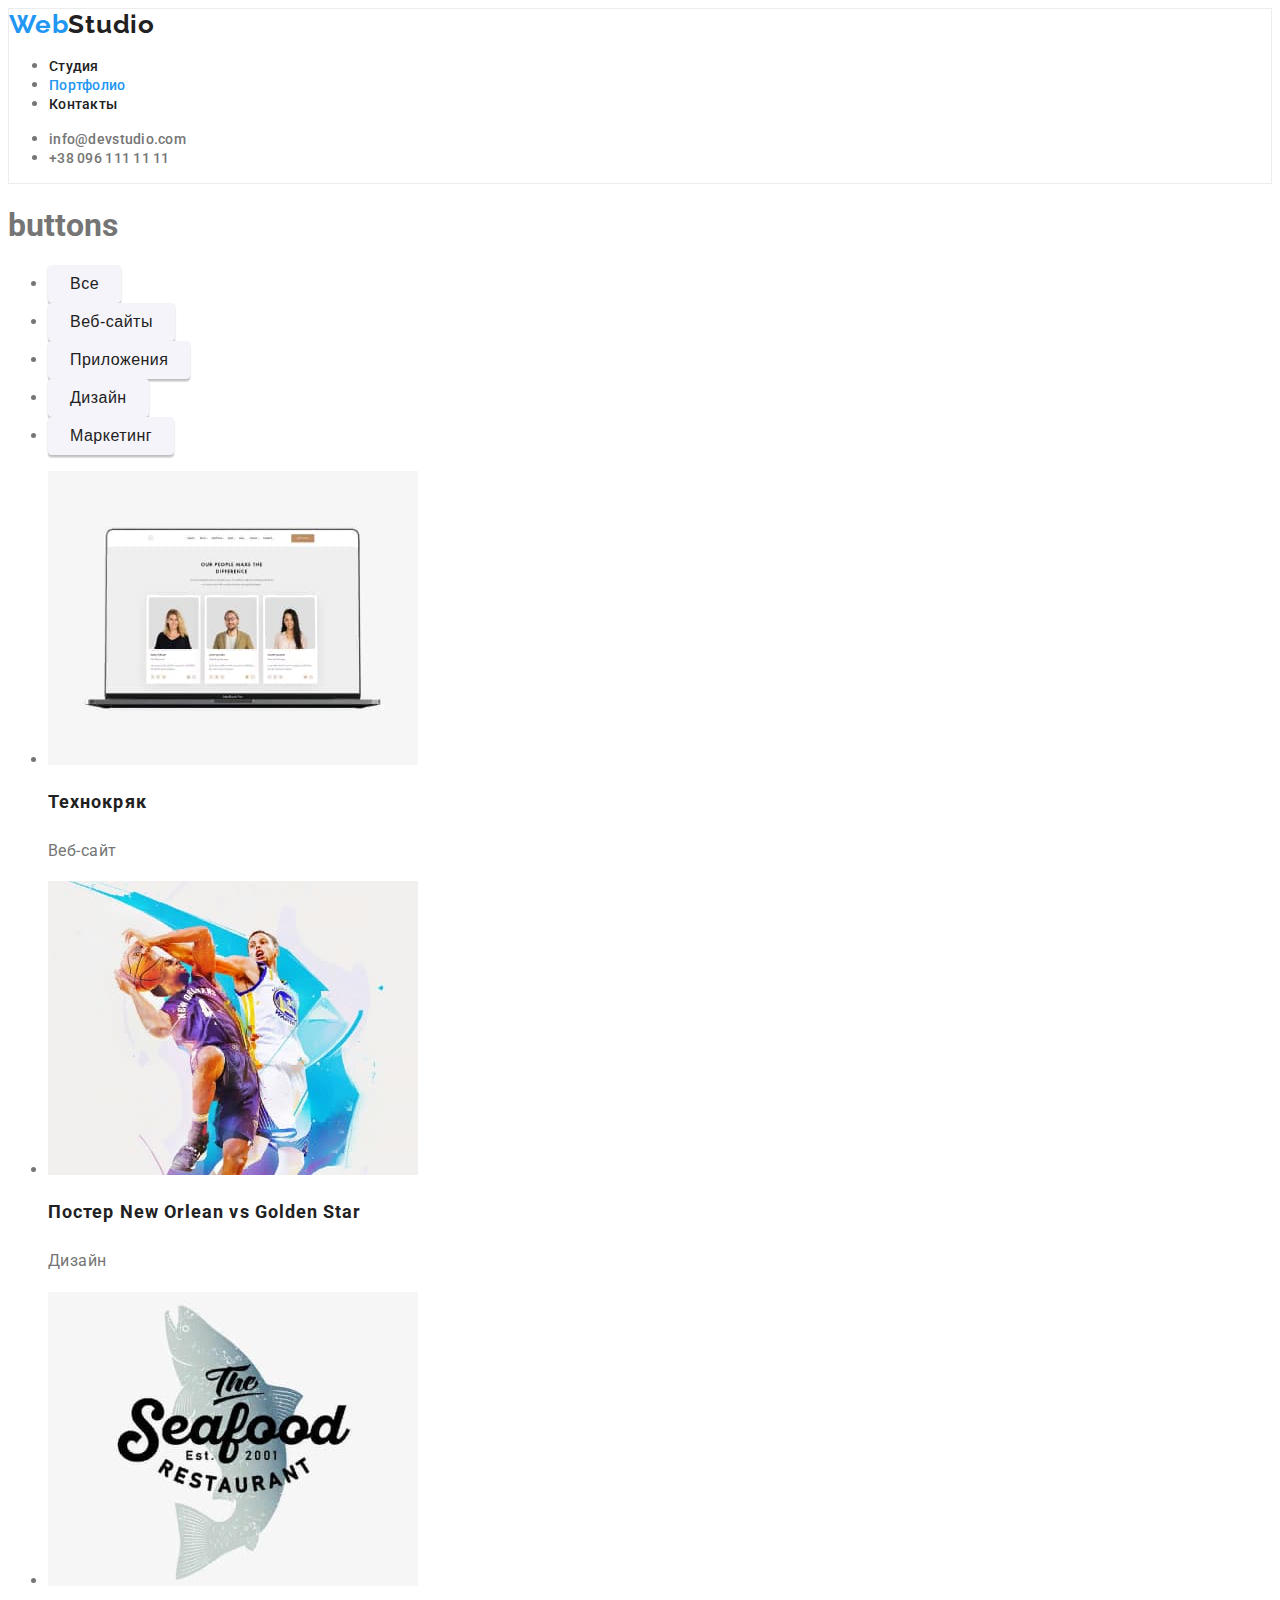
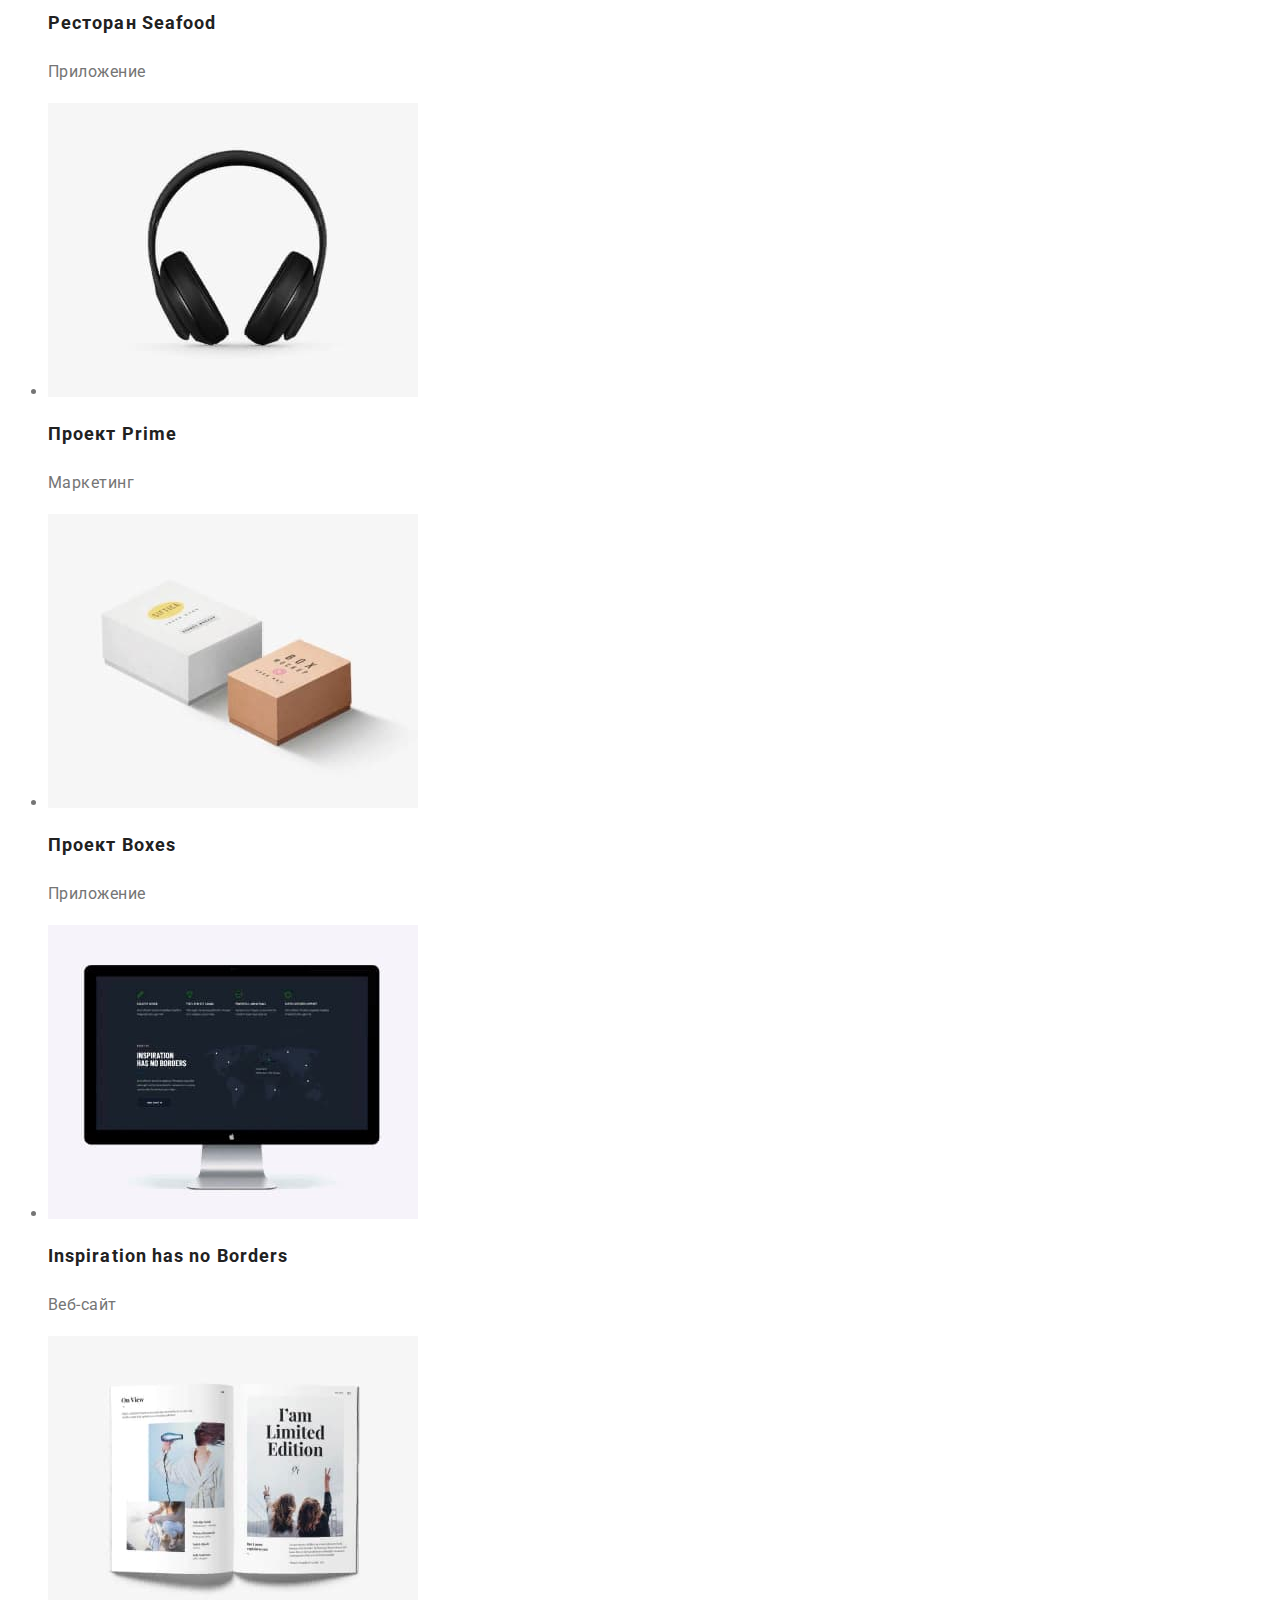
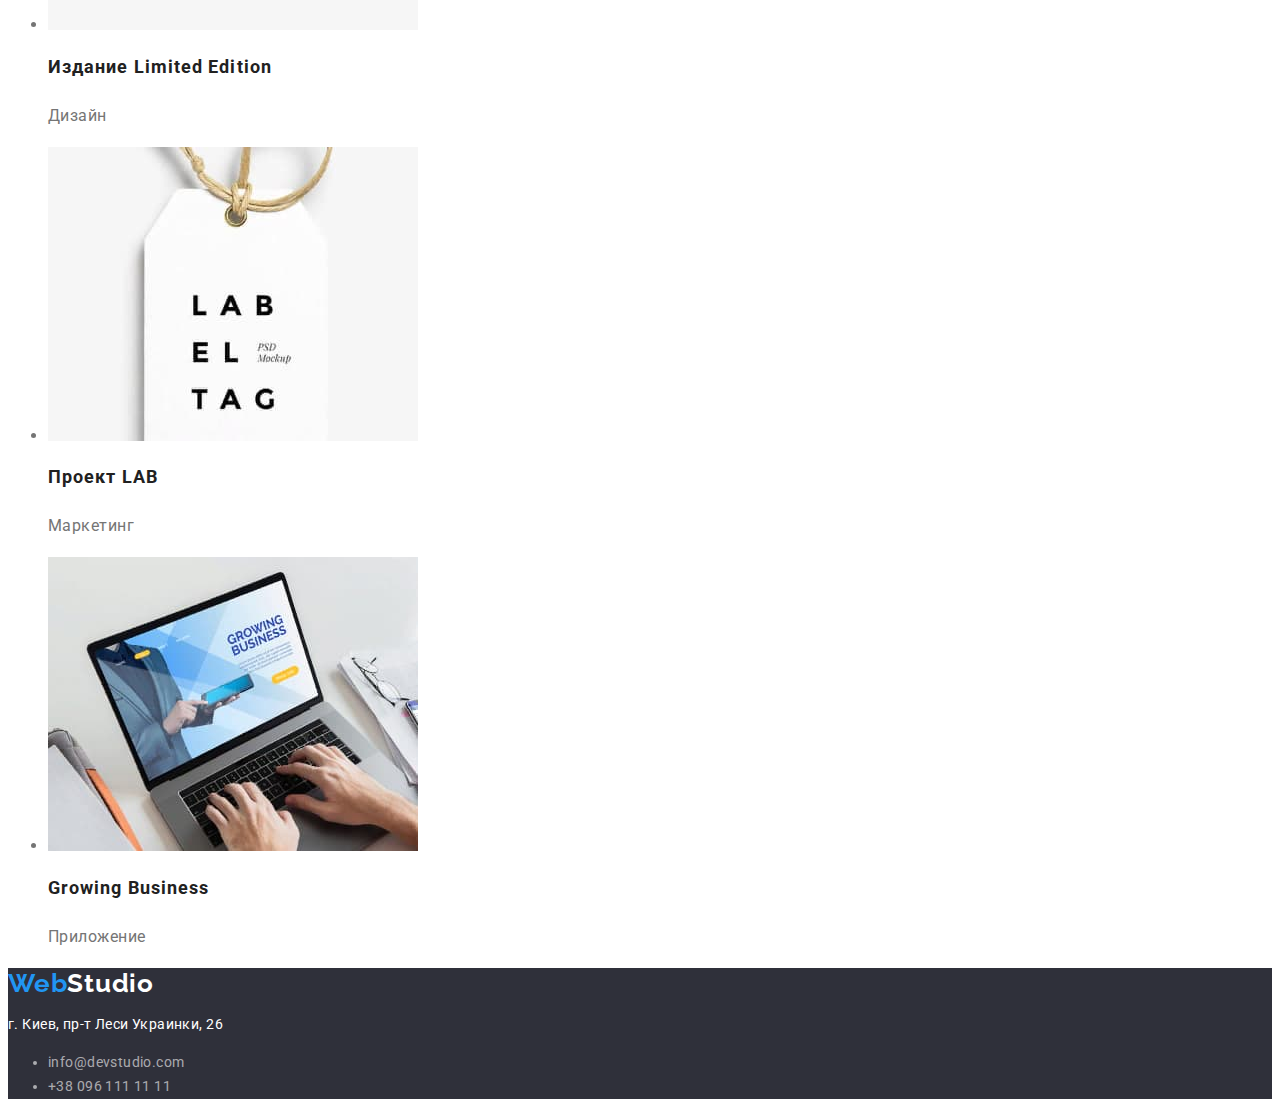
==== portfolio.html @ db03715d "1" ====
<!DOCTYPE html>
<html lang="ru">
  <head>
    <meta charset="UTF-8" />
    <meta http-equiv="X-UA-Compatible" content="IE=edge" />
    <meta name="viewport" content="width=device-width, initial-scale=1.0" />
    <title>Портфолио</title>
    <link rel="preconnect" href="https://fonts.googleapis.com" />
    <link rel="preconnect" href="https://fonts.gstatic.com" crossorigin />
    <link
      href="https://fonts.googleapis.com/css2?family=Raleway:wght@700&family=Roboto:wght@400;500;700;900&display=swap"
      rel="stylesheet"
    />
    <link
      rel="stylesheet"
      href="https://cdnjs.cloudflare.com/ajax/libs/modern-normalize/1.1.0/modern-normalize.min.css"
      integrity="sha512-wpPYUAdjBVSE4KJnH1VR1HeZfpl1ub8YT/NKx4PuQ5NmX2tKuGu6U/JRp5y+Y8XG2tV+wKQpNHVUX03MfMFn9Q=="
      crossorigin="anonymous"
      referrerpolicy="no-referrer"
    />
    <link rel="stylesheet" href="css/styles.css" />
  </head>
  <body>
    <!--✌️Шапка Страницы🤞-->
    <header class="main-header">
      <nav class="main-nav">
        <a href="" class="logo"><span>Web</span>Studio</a>
        <ul class="nav-list">
          <li class="nav-item">
            <a href="./index.html" class="nav-link">Студия</a>
          </li>
          <li class="nav-item">
            <a href="./portfolio.html" class="nav-link"
              ><span>Портфолио</span></a
            >
          </li>
          <li class="nav-item"><a href="" class="nav-link">Контакты</a></li>
        </ul>
      </nav>
      <ul class="nav-list">
        <li class="nav-contacts">
          <a href="mailto:info@devstudio.com" class="contacts"
            >info@devstudio.com</a
          >
        </li>
        <li class="nav-contacts">
          <a href="tell:+380961111111" class="contacts">+38 096 111 11 11</a>
        </li>
      </ul>
    </header>
    <main>
      <!--✌️Кнопки Страницы🤞-->
      <section class="buttons-products">
        <h1 class="is hidden">buttons</h1>
        <ul class="button-list">
          <li class="button-item">
            <button type="button" class="buttons">Все</button>
          </li>
          <li class="button-item">
            <button type="button" class="buttons">Веб-сайты</button>
          </li>
          <li class="button-item">
            <button type="button" class="buttons">Приложения</button>
          </li>
          <li class="button-item">
            <button type="button" class="buttons">Дизайн</button>
          </li>
          <li class="button-item">
            <button type="button" class="buttons">Маркетинг</button>
          </li>
        </ul>
        <!--✌️ПЕРЕЧЕНЬ продукта Страницы🤞-->
        <ul class="product-list">
          <li class="product-item">
            <img src="./images/img/noutbuk.jpg" alt="noutbuk" width="370" />
            <h2 class="product-name">Технокряк</h2>
            <p class="product-link">Веб-сайт</p>
          </li>
          <li class="product-item">
            <img src="./images/img/basketbol.jpg" alt="basketbol" width="370" />
            <h2 class="product-name">Постер New Orlean vs Golden Star</h2>
            <p class="product-link">Дизайн</p>
          </li>
          <li class="product-item">
            <img src="./images/img/restoran.jpg" alt="restoran" width="370" />
            <h2 class="product-name">Ресторан Seafood</h2>
            <p class="product-link">Приложение</p>
          </li>
          <li class="product-item">
            <img src="./images/img/naushniki.jpg" alt="naushniki" width="370" />
            <h2 class="product-name">Проект Prime</h2>
            <p class="product-link">Маркетинг</p>
          </li>
          <li class="product-item">
            <img src="./images/img/korobki.jpg" alt="korobki" width="370" />
            <h2 class="product-name">Проект Boxes</h2>
            <p class="product-link">Приложение</p>
          </li>
          <li class="product-item">
            <img src="./images/img/monitor.jpg" alt="monitor" width="370" />
            <h2 class="product-name">Inspiration has no Borders</h2>
            <p class="product-link">Веб-сайт</p>
          </li>
          <li class="product-item">
            <img src="./images/img/gazeta.jpg" alt="gazeta" width="370" />
            <h2 class="product-name">Издание Limited Edition</h2>
            <p class="product-link">Дизайн</p>
          </li>
          <li class="product-item">
            <img src="./images/img/birka.jpg" alt="birka" width="370" />
            <h2 class="product-name">Проект LAB</h2>
            <p class="product-link">Маркетинг</p>
          </li>
          <li class="product-item">
            <img
              src="./images/img/noutbukruki.jpg"
              alt="noutbukruki"
              width="370"
            />
            <h2 class="product-name">Growing Business</h2>
            <p class="product-link">Приложение</p>
          </li>
        </ul>
      </section>
    </main>
    <!--✌️Нижняя часть страницы🤞-->
    <footer class="footer-page">
      <a href="" class="logo2">Web<span>Studio</span></a>
      <address>
        <p class="footer-text">г. Киев, пр-т Леси Украинки, 26</p>
        <ul class="footer-contacts">
          <li class="footer-item">
            <a href="mailto:info@devstudio.com" class="footer-contacts"
              >info@devstudio.com</a
            >
          </li>
          <li class="footer-item">
            <a href="tell:+380961111111" class="footer-contacts"
              >+38 096 111 11 11</a
            >
          </li>
        </ul>
      </address>
    </footer>
  </body>
</html>
---- css/styles.css ----
body {
  font-family: "Roboto", sans-serif;
  color: #757575;
  background-color: var(--цвет-фона);
}
:root {
  --основной-цвет: #757575;
  --цвет-фокуса: #2196f3;
  --цвет-текста: #212121;
  --цвет-фона: #ffffff;
  --цвет-секции: #f5f4fa;
  --цвет-футер-фон: #2f303a;
  --цвет-кнопки-ховер: #188ce8;
}
a {
  text-decoration: none;
}
h2,
h3 {
  color: var(--цвет-текста);
}
/*--✌️Шапка Страницы🤞--*/
.main-header {
  border: 1px solid #ececec;
}
/*-------✌️LOGO🤞------*/
.logo {
  font-style: normal;
  font-family: Raleway;
  font-weight: 700;
  font-size: 26px;
  line-height: 1.2;
  letter-spacing: 0.03em;
  color: var(--цвет-текста);
}
.logo > span {
  color: var(--цвет-фокуса);
}
/*-----✌️нав список🤞---*/

.nav-link {
  font-style: normal;
  font-weight: 500;
  font-size: 14px;
  line-height: 1.14;
  letter-spacing: 0.02em;
  color: var(--цвет-текста);
}
.nav-link > span {
  color: var(--цвет-фокуса);
}
.nav-link:hover,
.nav-link:focus {
  color: var(--цвет-фокуса);
}
.contacts {
  font-style: normal;
  font-weight: 500;
  font-size: 14px;
  line-height: 1.14;
  letter-spacing: 0.02em;
  color: var(--основной-цвет);
}
.contacts:hover,
.contacts:focus {
  color: var(--цвет-фокуса);
}
/*----✌️Герой Страницы🤞-----*/
.section-hero {
  max-width: 1600px;
  background-color: var(--цвет-футер-фон);
}
.title {
  font-style: normal;
  font-weight: 900;
  font-size: 44px;
  line-height: 1.4;
  text-align: center;
  letter-spacing: 0.06em;
  text-transform: uppercase;
  color: var(--цвет-фона);
}
.button {
  font-weight: 700;
  font-size: 16px;
  line-height: 1.87;
  align-items: center;
  text-align: center;
  letter-spacing: 0.06em;
  padding: 10px 32px;
  box-shadow: 0px 4px 4px rgba(0, 0, 0, 0.15);
  border-radius: 4px;
  border-style: none;
}
.main-btn {
  background-color: var(--цвет-фокуса);
  color: var(--цвет-фона);
}
.button:hover,
.button:focus {
  cursor: pointer;
  background-color: var(--цвет-кнопки-ховер);
}
/*--✌️Характеристики Страницы🤞---*/
.Specifications-title {
  font-weight: 700;
  font-size: 14px;
  line-height: 1.14;
  letter-spacing: 0.03em;
  text-transform: uppercase;
}
.Specifications-text {
  font-size: 14px;
  line-height: 1.71;
  letter-spacing: 0.03em;
}
/*---✌️Страница Занятье🤞---*/
.occupation-title {
  font-weight: 700;
  font-size: 36px;
  line-height: 1.16;
  text-align: center;
  letter-spacing: 0.03em;
}
/*-----✌️Страница КОМАНДЫ🤞---*/
.our-team {
  font-weight: 700;
  font-size: 36px;
  line-height: 1.16;
  text-align: center;
  letter-spacing: 0.03em;
}
.name {
  font-weight: 500;
  font-size: 16px;
  line-height: 1.19;
  letter-spacing: 0.03em;
}
.profession {
  font-size: 16px;
  line-height: 1.19;
  letter-spacing: 0.03em;
}
/*---✌️Нижняя часть страницы🤞---*/
/*--✌️Нижняя часть LOGO🤞---*/
.logo2 {
  font-style: normal;
  font-family: Raleway;
  font-weight: 700;
  font-size: 26px;
  line-height: 1.2;
  letter-spacing: 0.03em;
  color: var(--цвет-фокуса);
}
.logo2 > span {
  color: var(--цвет-фона);
}
.footer-page {
  max-width: 1600px;
  background-color: var(--цвет-футер-фон);
}
.footer-contacts {
  font-style: normal;
  font-size: 14px;
  line-height: 1.7;
  letter-spacing: 0.03em;
  color: rgba(255, 255, 255, 0.6);
}
.footer-contacts:hover,
.footer-contacts:focus {
  color: var(--основной-цвет);
}
.footer-text {
  font-style: normal;
  font-size: 14px;
  line-height: 1.7;
  letter-spacing: 0.03em;
  color: var(--цвет-фона);
}
/*----✌️Страница PORTFOLIO🤞----*/
/*------✌️Кнопки Страницы🤞----*/
.buttons {
  display: inline-block;
  font-weight: 500;
  font-size: 16px;
  line-height: 1.62;
  text-align: center;
  letter-spacing: 0.03em;
  border-radius: 4px;
  color: var(--цвет-текста);
  background-color: var(--цвет-секции);
  cursor: pointer;
  padding: 6px 22px;
  border-style: none;
  box-shadow: 0px 3px 1px rgba(0, 0, 0, 0.1), 0px 1px 2px rgba(0, 0, 0, 0.08),
    0px 2px 2px rgba(0, 0, 0, 0.12);
}
.buttons:hover,
.buttons:focus {
  color: var(--цвет-фона);
  background-color: var(--цвет-фокуса);
}

/*--✌️ПЕРЕЧЕНЬ продукта Страницы🤞--*/
.product-name {
  font-weight: bold;
  font-size: 18px;
  line-height: 2;
  letter-spacing: 0.06em;
}
.product-link {
  font-size: 16px;
  line-height: 1.87;
  letter-spacing: 0.03em;
}
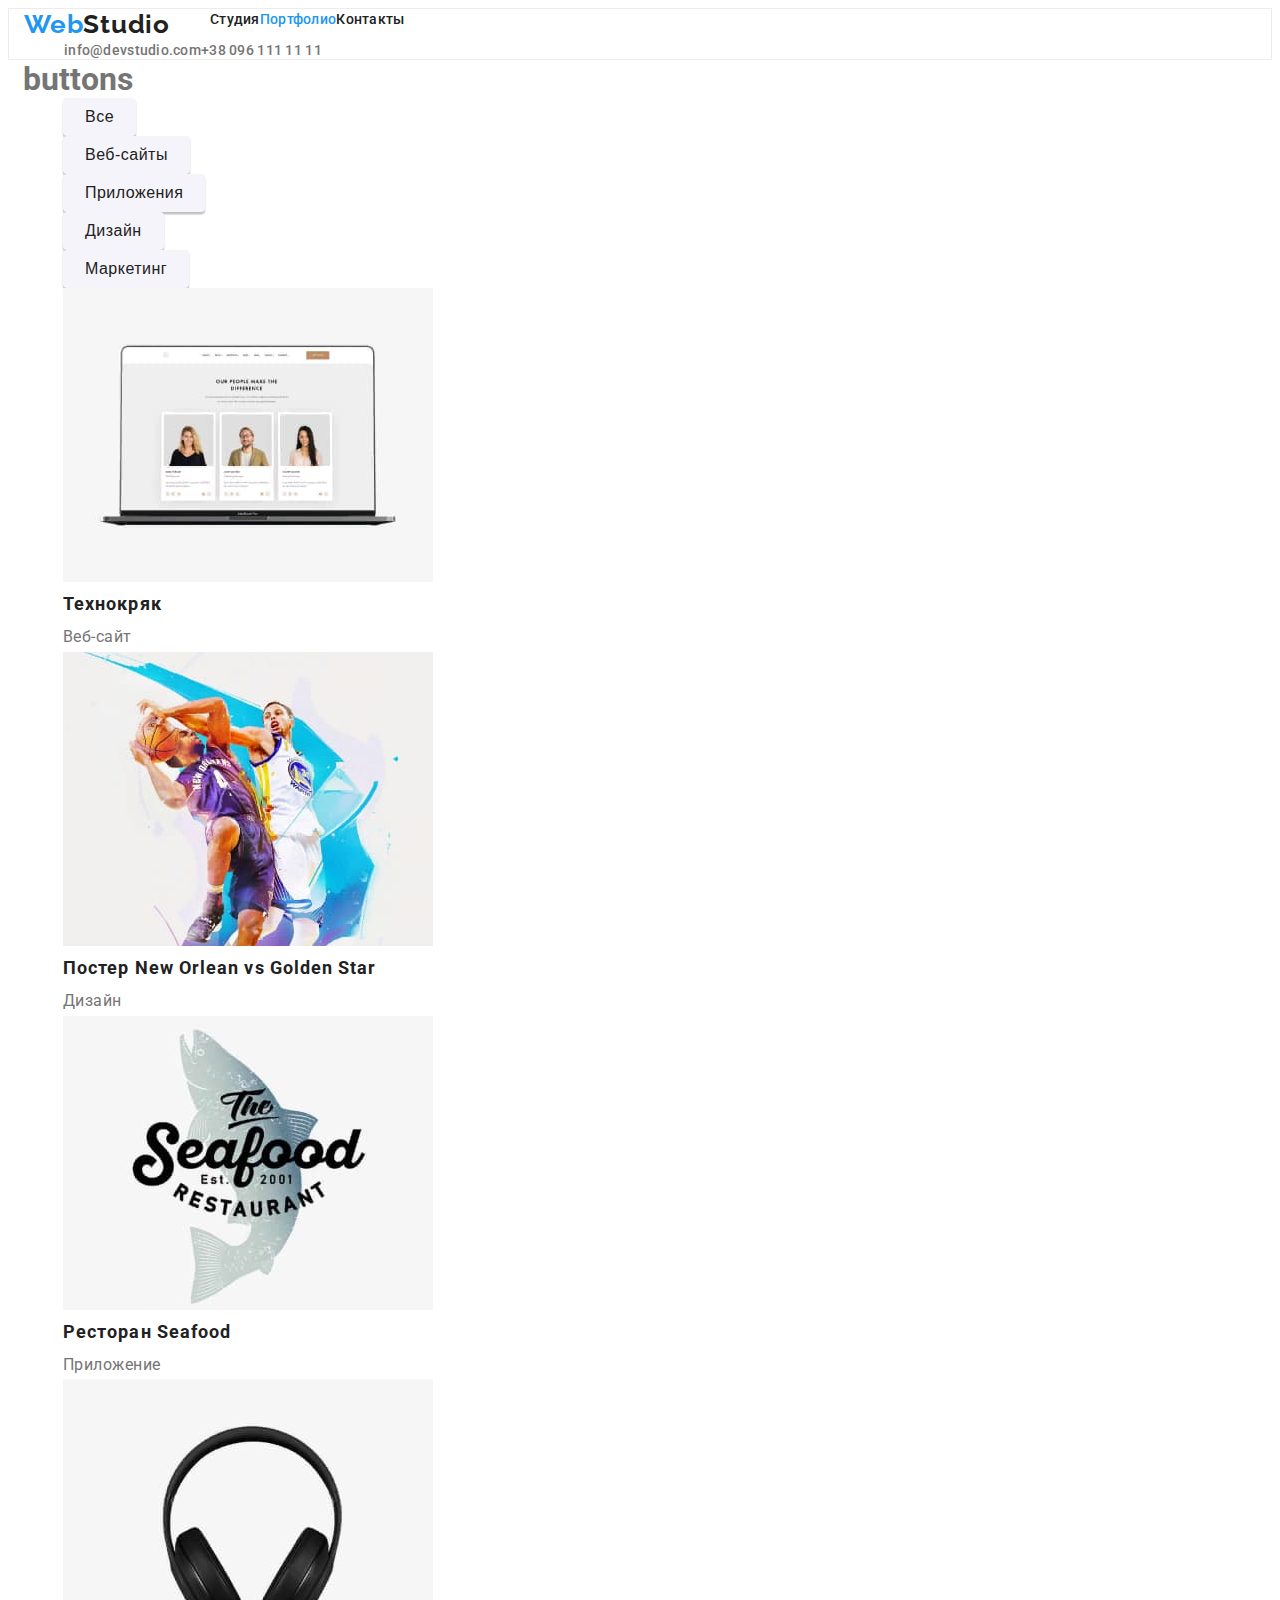
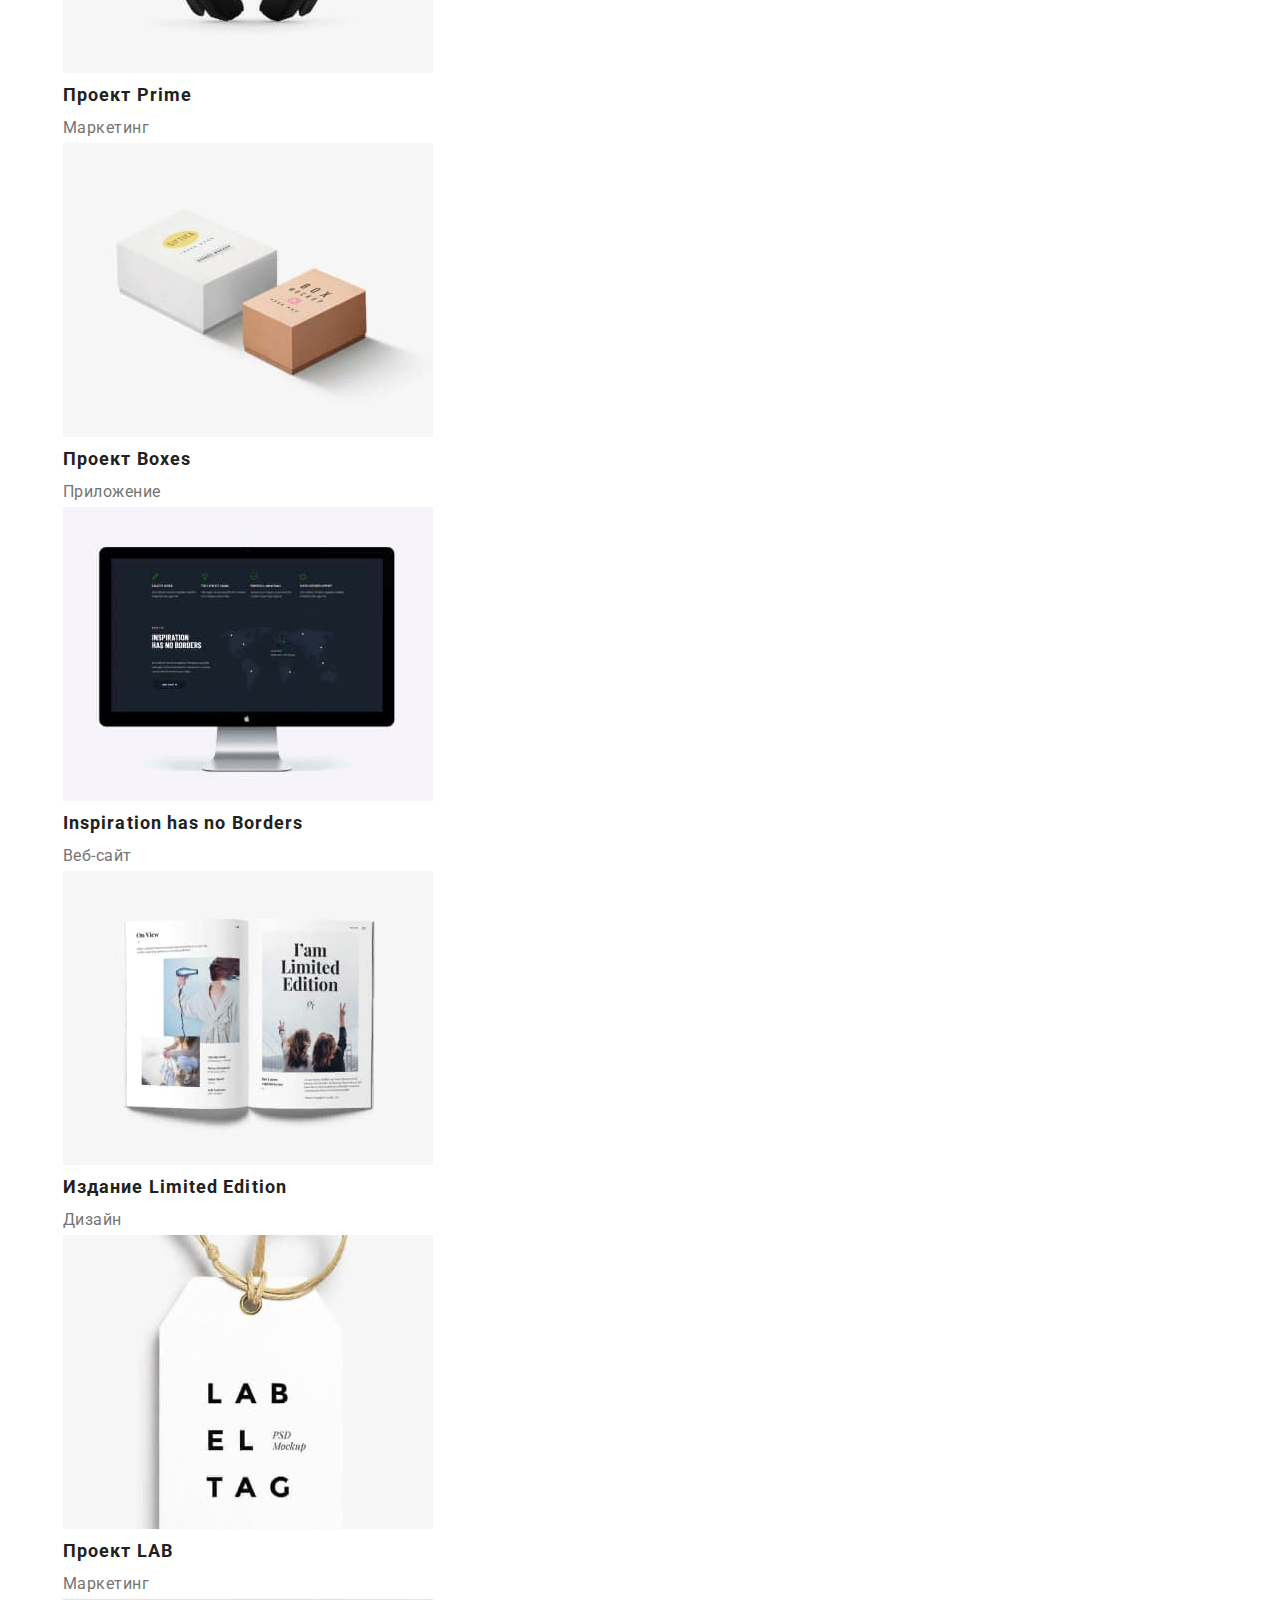
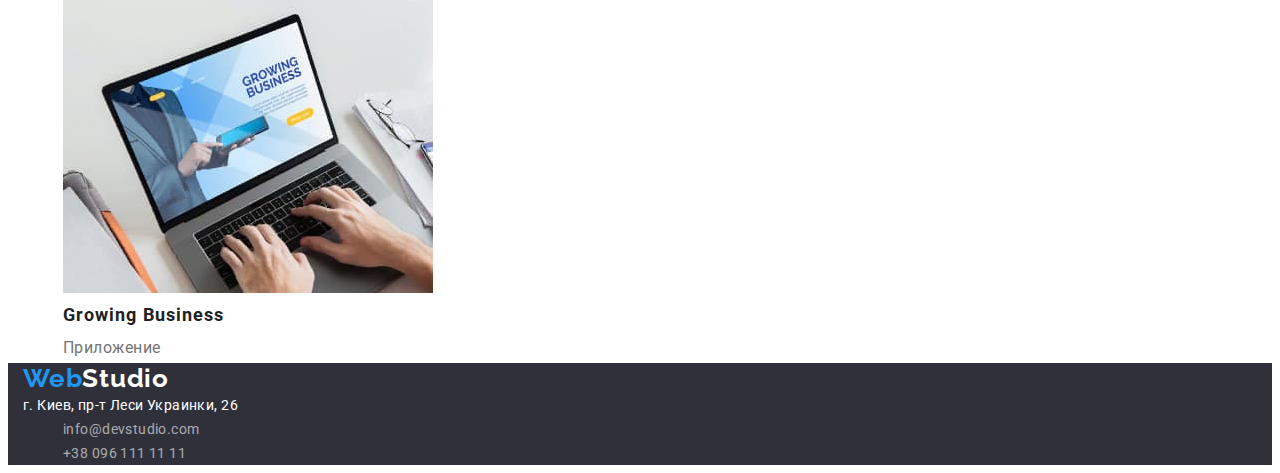
==== commit ff3bcfaf: "1" ====
--- a/portfolio.html
+++ b/portfolio.html
@@ -23,124 +23,138 @@
   <body>
     <!--✌️Шапка Страницы🤞-->
     <header class="main-header">
-      <nav class="main-nav">
-        <a href="" class="logo"><span>Web</span>Studio</a>
+      <div class="conteiner">
+        <nav class="main-nav">
+          <a href="" class="logo"><span>Web</span>Studio</a>
+          <ul class="nav-list">
+            <li class="nav-item">
+              <a href="./index.html" class="nav-link">Студия</a>
+            </li>
+            <li class="nav-item">
+              <a href="./portfolio.html" class="nav-link"
+                ><span>Портфолио</span></a
+              >
+            </li>
+            <li class="nav-item"><a href="" class="nav-link">Контакты</a></li>
+          </ul>
+        </nav>
         <ul class="nav-list">
-          <li class="nav-item">
-            <a href="./index.html" class="nav-link">Студия</a>
-          </li>
-          <li class="nav-item">
-            <a href="./portfolio.html" class="nav-link"
-              ><span>Портфолио</span></a
+          <li class="nav-contacts">
+            <a href="mailto:info@devstudio.com" class="contacts"
+              >info@devstudio.com</a
             >
           </li>
-          <li class="nav-item"><a href="" class="nav-link">Контакты</a></li>
+          <li class="nav-contacts">
+            <a href="tell:+380961111111" class="contacts">+38 096 111 11 11</a>
+          </li>
         </ul>
-      </nav>
-      <ul class="nav-list">
-        <li class="nav-contacts">
-          <a href="mailto:info@devstudio.com" class="contacts"
-            >info@devstudio.com</a
-          >
-        </li>
-        <li class="nav-contacts">
-          <a href="tell:+380961111111" class="contacts">+38 096 111 11 11</a>
-        </li>
-      </ul>
+      </div>
     </header>
     <main>
       <!--✌️Кнопки Страницы🤞-->
       <section class="buttons-products">
-        <h1 class="is hidden">buttons</h1>
-        <ul class="button-list">
-          <li class="button-item">
-            <button type="button" class="buttons">Все</button>
-          </li>
-          <li class="button-item">
-            <button type="button" class="buttons">Веб-сайты</button>
-          </li>
-          <li class="button-item">
-            <button type="button" class="buttons">Приложения</button>
-          </li>
-          <li class="button-item">
-            <button type="button" class="buttons">Дизайн</button>
-          </li>
-          <li class="button-item">
-            <button type="button" class="buttons">Маркетинг</button>
-          </li>
-        </ul>
-        <!--✌️ПЕРЕЧЕНЬ продукта Страницы🤞-->
-        <ul class="product-list">
-          <li class="product-item">
-            <img src="./images/img/noutbuk.jpg" alt="noutbuk" width="370" />
-            <h2 class="product-name">Технокряк</h2>
-            <p class="product-link">Веб-сайт</p>
-          </li>
-          <li class="product-item">
-            <img src="./images/img/basketbol.jpg" alt="basketbol" width="370" />
-            <h2 class="product-name">Постер New Orlean vs Golden Star</h2>
-            <p class="product-link">Дизайн</p>
-          </li>
-          <li class="product-item">
-            <img src="./images/img/restoran.jpg" alt="restoran" width="370" />
-            <h2 class="product-name">Ресторан Seafood</h2>
-            <p class="product-link">Приложение</p>
-          </li>
-          <li class="product-item">
-            <img src="./images/img/naushniki.jpg" alt="naushniki" width="370" />
-            <h2 class="product-name">Проект Prime</h2>
-            <p class="product-link">Маркетинг</p>
-          </li>
-          <li class="product-item">
-            <img src="./images/img/korobki.jpg" alt="korobki" width="370" />
-            <h2 class="product-name">Проект Boxes</h2>
-            <p class="product-link">Приложение</p>
-          </li>
-          <li class="product-item">
-            <img src="./images/img/monitor.jpg" alt="monitor" width="370" />
-            <h2 class="product-name">Inspiration has no Borders</h2>
-            <p class="product-link">Веб-сайт</p>
-          </li>
-          <li class="product-item">
-            <img src="./images/img/gazeta.jpg" alt="gazeta" width="370" />
-            <h2 class="product-name">Издание Limited Edition</h2>
-            <p class="product-link">Дизайн</p>
-          </li>
-          <li class="product-item">
-            <img src="./images/img/birka.jpg" alt="birka" width="370" />
-            <h2 class="product-name">Проект LAB</h2>
-            <p class="product-link">Маркетинг</p>
-          </li>
-          <li class="product-item">
-            <img
-              src="./images/img/noutbukruki.jpg"
-              alt="noutbukruki"
-              width="370"
-            />
-            <h2 class="product-name">Growing Business</h2>
-            <p class="product-link">Приложение</p>
-          </li>
-        </ul>
+        <div class="conteiner">
+          <h1 class="is hidden">buttons</h1>
+          <ul class="button-list">
+            <li class="button-item">
+              <button type="button" class="buttons">Все</button>
+            </li>
+            <li class="button-item">
+              <button type="button" class="buttons">Веб-сайты</button>
+            </li>
+            <li class="button-item">
+              <button type="button" class="buttons">Приложения</button>
+            </li>
+            <li class="button-item">
+              <button type="button" class="buttons">Дизайн</button>
+            </li>
+            <li class="button-item">
+              <button type="button" class="buttons">Маркетинг</button>
+            </li>
+          </ul>
+          <!--✌️ПЕРЕЧЕНЬ продукта Страницы🤞-->
+          <ul class="product-list">
+            <li class="product-item">
+              <img src="./images/img/noutbuk.jpg" alt="noutbuk" width="370" />
+              <h2 class="product-name">Технокряк</h2>
+              <p class="product-link">Веб-сайт</p>
+            </li>
+            <li class="product-item">
+              <img
+                src="./images/img/basketbol.jpg"
+                alt="basketbol"
+                width="370"
+              />
+              <h2 class="product-name">Постер New Orlean vs Golden Star</h2>
+              <p class="product-link">Дизайн</p>
+            </li>
+            <li class="product-item">
+              <img src="./images/img/restoran.jpg" alt="restoran" width="370" />
+              <h2 class="product-name">Ресторан Seafood</h2>
+              <p class="product-link">Приложение</p>
+            </li>
+            <li class="product-item">
+              <img
+                src="./images/img/naushniki.jpg"
+                alt="naushniki"
+                width="370"
+              />
+              <h2 class="product-name">Проект Prime</h2>
+              <p class="product-link">Маркетинг</p>
+            </li>
+            <li class="product-item">
+              <img src="./images/img/korobki.jpg" alt="korobki" width="370" />
+              <h2 class="product-name">Проект Boxes</h2>
+              <p class="product-link">Приложение</p>
+            </li>
+            <li class="product-item">
+              <img src="./images/img/monitor.jpg" alt="monitor" width="370" />
+              <h2 class="product-name">Inspiration has no Borders</h2>
+              <p class="product-link">Веб-сайт</p>
+            </li>
+            <li class="product-item">
+              <img src="./images/img/gazeta.jpg" alt="gazeta" width="370" />
+              <h2 class="product-name">Издание Limited Edition</h2>
+              <p class="product-link">Дизайн</p>
+            </li>
+            <li class="product-item">
+              <img src="./images/img/birka.jpg" alt="birka" width="370" />
+              <h2 class="product-name">Проект LAB</h2>
+              <p class="product-link">Маркетинг</p>
+            </li>
+            <li class="product-item">
+              <img
+                src="./images/img/noutbukruki.jpg"
+                alt="noutbukruki"
+                width="370"
+              />
+              <h2 class="product-name">Growing Business</h2>
+              <p class="product-link">Приложение</p>
+            </li>
+          </ul>
+        </div>
       </section>
     </main>
     <!--✌️Нижняя часть страницы🤞-->
     <footer class="footer-page">
-      <a href="" class="logo2">Web<span>Studio</span></a>
-      <address>
-        <p class="footer-text">г. Киев, пр-т Леси Украинки, 26</p>
-        <ul class="footer-contacts">
-          <li class="footer-item">
-            <a href="mailto:info@devstudio.com" class="footer-contacts"
-              >info@devstudio.com</a
-            >
-          </li>
-          <li class="footer-item">
-            <a href="tell:+380961111111" class="footer-contacts"
-              >+38 096 111 11 11</a
-            >
-          </li>
-        </ul>
-      </address>
+      <div class="conteiner">
+        <a href="" class="logo2">Web<span>Studio</span></a>
+        <address>
+          <p class="footer-text">г. Киев, пр-т Леси Украинки, 26</p>
+          <ul class="footer-contacts">
+            <li class="footer-item">
+              <a href="mailto:info@devstudio.com" class="footer-contacts"
+                >info@devstudio.com</a
+              >
+            </li>
+            <li class="footer-item">
+              <a href="tell:+380961111111" class="footer-contacts"
+                >+38 096 111 11 11</a
+              >
+            </li>
+          </ul>
+        </address>
+      </div>
     </footer>
   </body>
 </html>
--- a/css/styles.css
+++ b/css/styles.css
@@ -15,9 +15,30 @@
 a {
   text-decoration: none;
 }
+
 h2,
 h3 {
   color: var(--цвет-текста);
+}
+h1,
+h2,
+h3,
+h4,
+h5,
+h6,
+p,
+ul {
+  margin: 0;
+}
+ul {
+  list-style: none;
+}
+.conteiner {
+  width: 1200px;
+  margin-left: 0;
+  margin-right: 0;
+  padding-left: 15px;
+  padding-right: 15px;
 }
 /*--✌️Шапка Страницы🤞--*/
 .main-header {
@@ -37,7 +58,12 @@
   color: var(--цвет-фокуса);
 }
 /*-----✌️нав список🤞---*/
-
+.main-nav {
+  display: flex;
+}
+.nav-list {
+  display: flex;
+}
 .nav-link {
   font-style: normal;
   font-weight: 500;
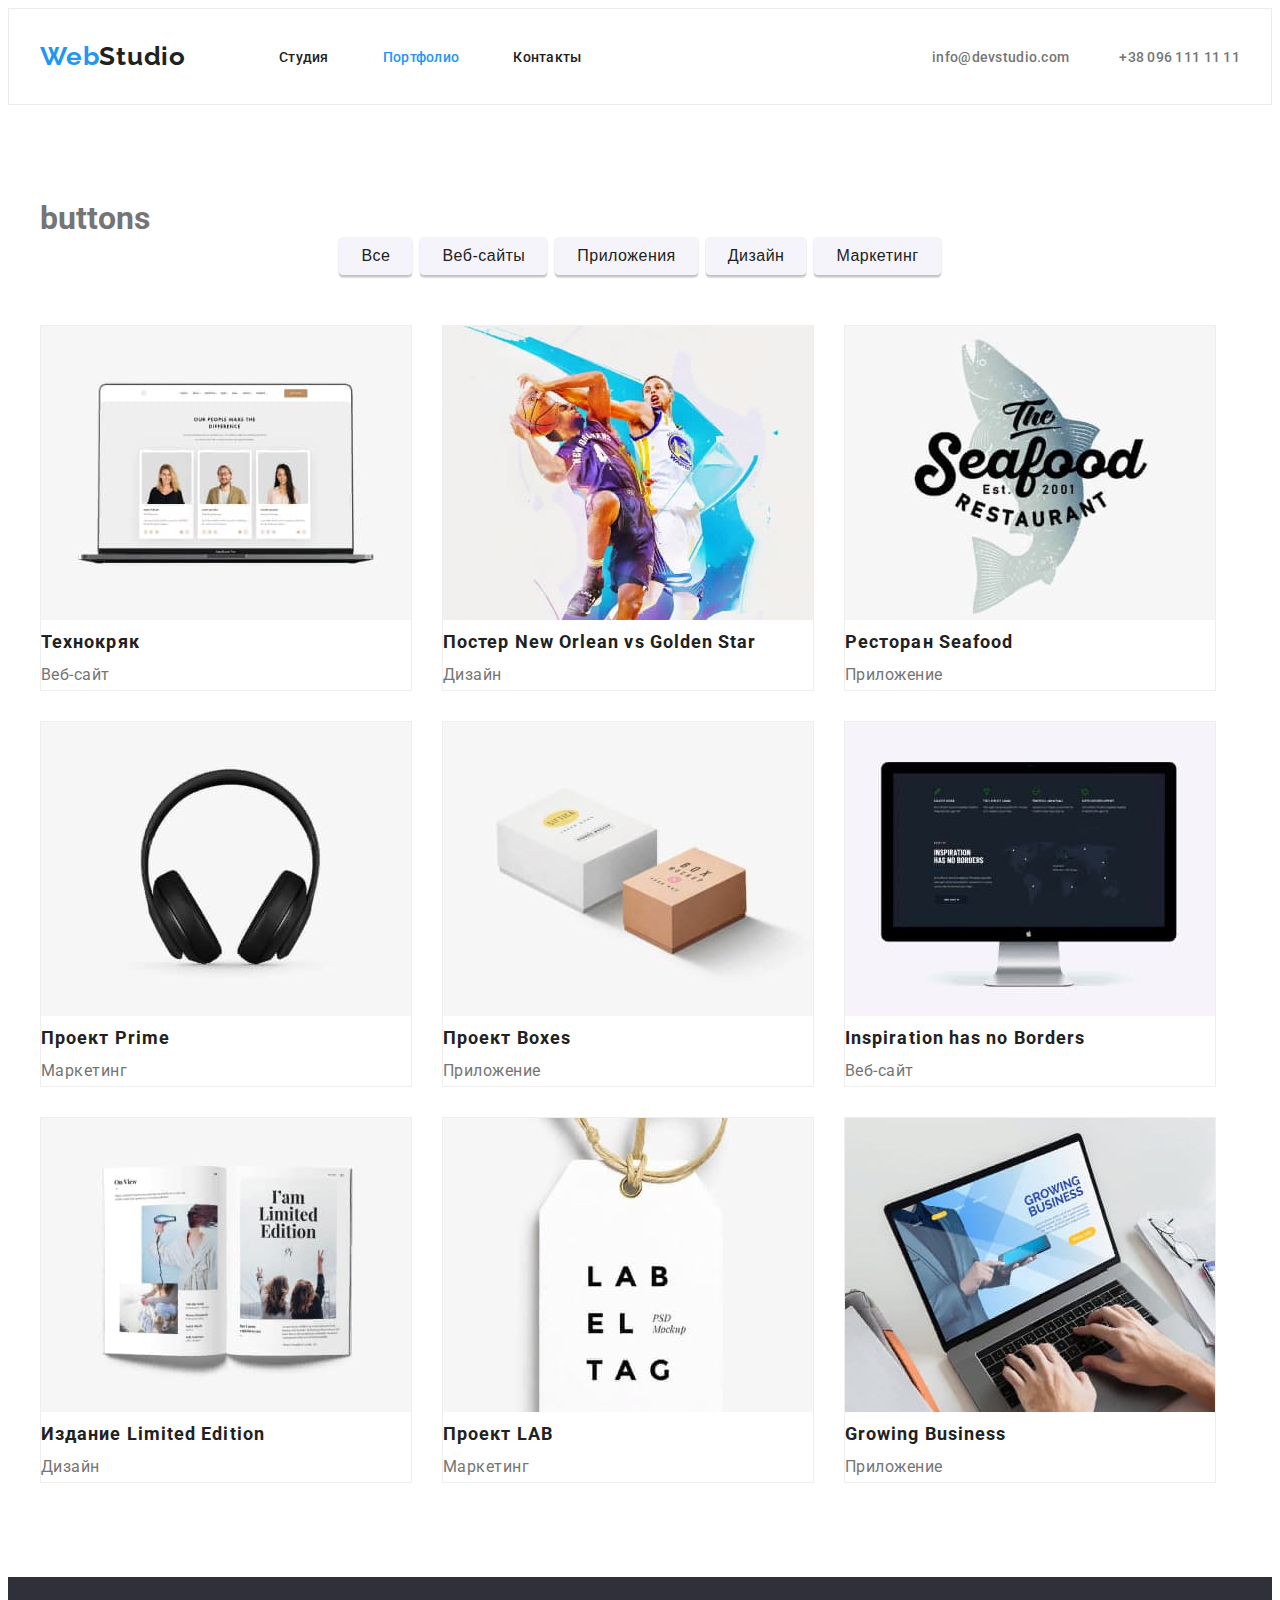
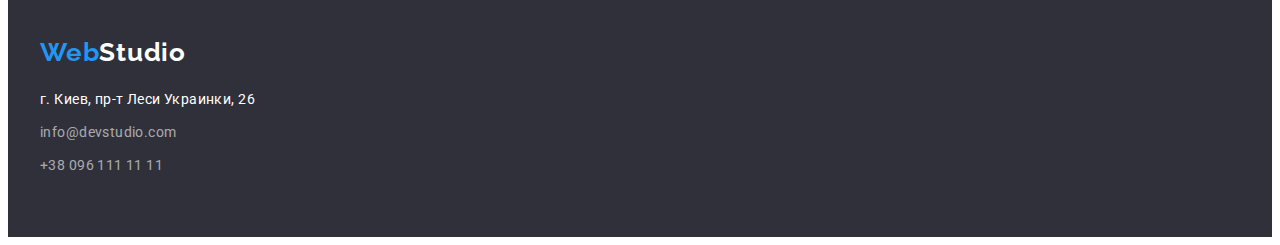
==== commit 8b468bec: "1" ====
--- a/portfolio.html
+++ b/portfolio.html
@@ -24,30 +24,34 @@
     <!--✌️Шапка Страницы🤞-->
     <header class="main-header">
       <div class="conteiner">
-        <nav class="main-nav">
-          <a href="" class="logo"><span>Web</span>Studio</a>
-          <ul class="nav-list">
-            <li class="nav-item">
-              <a href="./index.html" class="nav-link">Студия</a>
-            </li>
-            <li class="nav-item">
-              <a href="./portfolio.html" class="nav-link"
-                ><span>Портфолио</span></a
+        <div class="page-header">
+          <nav class="main-nav">
+            <a href="" class="logo"><span>Web</span>Studio</a>
+            <ul class="nav-list">
+              <li class="nav-item">
+                <a href="./index.html" class="nav-link">Студия</a>
+              </li>
+              <li class="nav-item">
+                <a href="./portfolio.html" class="nav-link"
+                  ><span>Портфолио</span></a
+                >
+              </li>
+              <li class="nav-item"><a href="" class="nav-link">Контакты</a></li>
+            </ul>
+          </nav>
+          <ul class="nav-list-contacts">
+            <li class="nav-contacts">
+              <a href="mailto:info@devstudio.com" class="contacts"
+                >info@devstudio.com</a
               >
             </li>
-            <li class="nav-item"><a href="" class="nav-link">Контакты</a></li>
+            <li class="nav-contacts">
+              <a href="tell:+380961111111" class="contacts"
+                >+38 096 111 11 11</a
+              >
+            </li>
           </ul>
-        </nav>
-        <ul class="nav-list">
-          <li class="nav-contacts">
-            <a href="mailto:info@devstudio.com" class="contacts"
-              >info@devstudio.com</a
-            >
-          </li>
-          <li class="nav-contacts">
-            <a href="tell:+380961111111" class="contacts">+38 096 111 11 11</a>
-          </li>
-        </ul>
+        </div>
       </div>
     </header>
     <main>
@@ -73,6 +77,7 @@
             </li>
           </ul>
           <!--✌️ПЕРЕЧЕНЬ продукта Страницы🤞-->
+
           <ul class="product-list">
             <li class="product-item">
               <img src="./images/img/noutbuk.jpg" alt="noutbuk" width="370" />
@@ -138,22 +143,24 @@
     <!--✌️Нижняя часть страницы🤞-->
     <footer class="footer-page">
       <div class="conteiner">
-        <a href="" class="logo2">Web<span>Studio</span></a>
-        <address>
-          <p class="footer-text">г. Киев, пр-т Леси Украинки, 26</p>
-          <ul class="footer-contacts">
-            <li class="footer-item">
-              <a href="mailto:info@devstudio.com" class="footer-contacts"
-                >info@devstudio.com</a
-              >
-            </li>
-            <li class="footer-item">
-              <a href="tell:+380961111111" class="footer-contacts"
-                >+38 096 111 11 11</a
-              >
-            </li>
-          </ul>
-        </address>
+        <div class="main-footer">
+          <a href="" class="logo2">Web<span>Studio</span></a>
+          <address>
+            <p class="footer-text">г. Киев, пр-т Леси Украинки, 26</p>
+            <ul class="footer-contacts">
+              <li class="footer-item">
+                <a href="mailto:info@devstudio.com" class="footer-contacts"
+                  >info@devstudio.com</a
+                >
+              </li>
+              <li class="footer-item">
+                <a href="tell:+380961111111" class="footer-contacts"
+                  >+38 096 111 11 11</a
+                >
+              </li>
+            </ul>
+          </address>
+        </div>
       </div>
     </footer>
   </body>
--- a/css/styles.css
+++ b/css/styles.css
@@ -32,11 +32,12 @@
 }
 ul {
   list-style: none;
+  padding: 0;
 }
 .conteiner {
   width: 1200px;
-  margin-left: 0;
-  margin-right: 0;
+  margin-left: auto;
+  margin-right: auto;
   padding-left: 15px;
   padding-right: 15px;
 }
@@ -44,6 +45,11 @@
 .main-header {
   border: 1px solid #ececec;
 }
+.page-header {
+  padding-bottom: 32px;
+  padding-top: 32px;
+  display: flex;
+}
 /*-------✌️LOGO🤞------*/
 .logo {
   font-style: normal;
@@ -53,18 +59,24 @@
   line-height: 1.2;
   letter-spacing: 0.03em;
   color: var(--цвет-текста);
+  margin-right: 93px;
 }
 .logo > span {
   color: var(--цвет-фокуса);
 }
 /*-----✌️нав список🤞---*/
+.nav-item {
+  display: inline-block;
+}
+.nav-item:not(:last-child) {
+  margin-right: 50px;
+}
 .main-nav {
   display: flex;
-}
-.nav-list {
-  display: flex;
+  align-items: center;
 }
 .nav-link {
+  display: inline-block;
   font-style: normal;
   font-weight: 500;
   font-size: 14px;
@@ -72,12 +84,21 @@
   letter-spacing: 0.02em;
   color: var(--цвет-текста);
 }
+
 .nav-link > span {
   color: var(--цвет-фокуса);
 }
 .nav-link:hover,
 .nav-link:focus {
   color: var(--цвет-фокуса);
+}
+.nav-list-contacts {
+  display: flex;
+  margin-left: auto;
+  align-items: center;
+}
+.nav-contacts:not(:last-child) {
+  margin-right: 50px;
 }
 .contacts {
   font-style: normal;
@@ -96,6 +117,11 @@
   max-width: 1600px;
   background-color: var(--цвет-футер-фон);
 }
+.hero {
+  padding-top: 200px;
+  padding-bottom: 200px;
+  text-align: center;
+}
 .title {
   font-style: normal;
   font-weight: 900;
@@ -105,8 +131,11 @@
   letter-spacing: 0.06em;
   text-transform: uppercase;
   color: var(--цвет-фона);
-}
+  margin-bottom: 30px;
+}
+
 .button {
+  display: inline-block;
   font-weight: 700;
   font-size: 16px;
   line-height: 1.87;
@@ -118,6 +147,7 @@
   border-radius: 4px;
   border-style: none;
 }
+
 .main-btn {
   background-color: var(--цвет-фокуса);
   color: var(--цвет-фона);
@@ -128,12 +158,27 @@
   background-color: var(--цвет-кнопки-ховер);
 }
 /*--✌️Характеристики Страницы🤞---*/
+.is-hidden {
+  text-align: center;
+  margin-bottom: 30px;
+}
+.Specifications {
+  padding-bottom: 94px;
+  padding-top: 94px;
+}
+.Specifications-list {
+  display: flex;
+}
+.Specifications-item:not(:last-child) {
+  margin-right: 30px;
+}
 .Specifications-title {
   font-weight: 700;
   font-size: 14px;
   line-height: 1.14;
   letter-spacing: 0.03em;
   text-transform: uppercase;
+  margin-bottom: 10px;
 }
 .Specifications-text {
   font-size: 14px;
@@ -141,31 +186,70 @@
   letter-spacing: 0.03em;
 }
 /*---✌️Страница Занятье🤞---*/
+.occupation {
+  padding-top: 94px;
+  padding-bottom: 94px;
+}
 .occupation-title {
   font-weight: 700;
   font-size: 36px;
   line-height: 1.16;
   text-align: center;
   letter-spacing: 0.03em;
+  margin-bottom: 50px;
+}
+.occupation-list {
+  display: flex;
+}
+.occupation-item:not(:last-child) {
+  margin-right: 30px;
 }
 /*-----✌️Страница КОМАНДЫ🤞---*/
+.team {
+  background-color: var(--цвет-секции);
+  padding-top: 94px;
+  padding-bottom: 94px;
+}
 .our-team {
   font-weight: 700;
   font-size: 36px;
   line-height: 1.16;
   text-align: center;
   letter-spacing: 0.03em;
+  margin-bottom: 50px;
+}
+.team-list {
+  display: flex;
+}
+.team-item {
+  width: 270px;
+  height: 368px;
+  box-shadow: 0px 1px 3px rgba(0, 0, 0, 0.12), 0px 1px 1px rgba(0, 0, 0, 0.14),
+    0px 2px 1px rgba(0, 0, 0, 0.2);
+  border-radius: 0px 0px 4px 4px;
+  background-color: var(--цвет-фона);
+}
+.team-item:not(:last-child) {
+  margin-right: 30px;
 }
 .name {
   font-weight: 500;
   font-size: 16px;
   line-height: 1.19;
   letter-spacing: 0.03em;
+  text-align: center;
+  margin-bottom: 10px;
 }
 .profession {
   font-size: 16px;
   line-height: 1.19;
   letter-spacing: 0.03em;
+  text-align: center;
+}
+
+.team-person {
+  margin-top: 30px;
+  margin-bottom: 30px;
 }
 /*---✌️Нижняя часть страницы🤞---*/
 /*--✌️Нижняя часть LOGO🤞---*/
@@ -181,6 +265,10 @@
 .logo2 > span {
   color: var(--цвет-фона);
 }
+.logo2 {
+  display: inline-block;
+  margin-bottom: 20px;
+}
 .footer-page {
   max-width: 1600px;
   background-color: var(--цвет-футер-фон);
@@ -196,14 +284,27 @@
 .footer-contacts:focus {
   color: var(--основной-цвет);
 }
+
 .footer-text {
   font-style: normal;
   font-size: 14px;
   line-height: 1.7;
   letter-spacing: 0.03em;
   color: var(--цвет-фона);
+  margin-bottom: 9px;
+}
+.main-footer {
+  padding-top: 60px;
+  padding-bottom: 60px;
+}
+.footer-item:not(:last-child) {
+  margin-bottom: 9px;
 }
 /*----✌️Страница PORTFOLIO🤞----*/
+.buttons-products {
+  padding-bottom: 94px;
+  padding-top: 94px;
+}
 /*------✌️Кнопки Страницы🤞----*/
 .buttons {
   display: inline-block;
@@ -226,7 +327,14 @@
   color: var(--цвет-фона);
   background-color: var(--цвет-фокуса);
 }
-
+.button-list {
+  display: flex;
+  margin-bottom: 50px;
+  justify-content: center;
+}
+.button-item:not(:last-child) {
+  margin-right: 8px;
+}
 /*--✌️ПЕРЕЧЕНЬ продукта Страницы🤞--*/
 .product-name {
   font-weight: bold;
@@ -239,3 +347,17 @@
   line-height: 1.87;
   letter-spacing: 0.03em;
 }
+.product-list {
+  display: flex;
+  flex-wrap: wrap;
+  padding: 0;
+  margin-bottom: -30px;
+  margin-right: -30px;
+}
+.product-item {
+  background: var(--цвет-фона);
+  border: 1px solid #eeeeee;
+  margin-bottom: 30px;
+  margin-right: 30px;
+  flex-basis: calc((100% / 3-30px));
+}
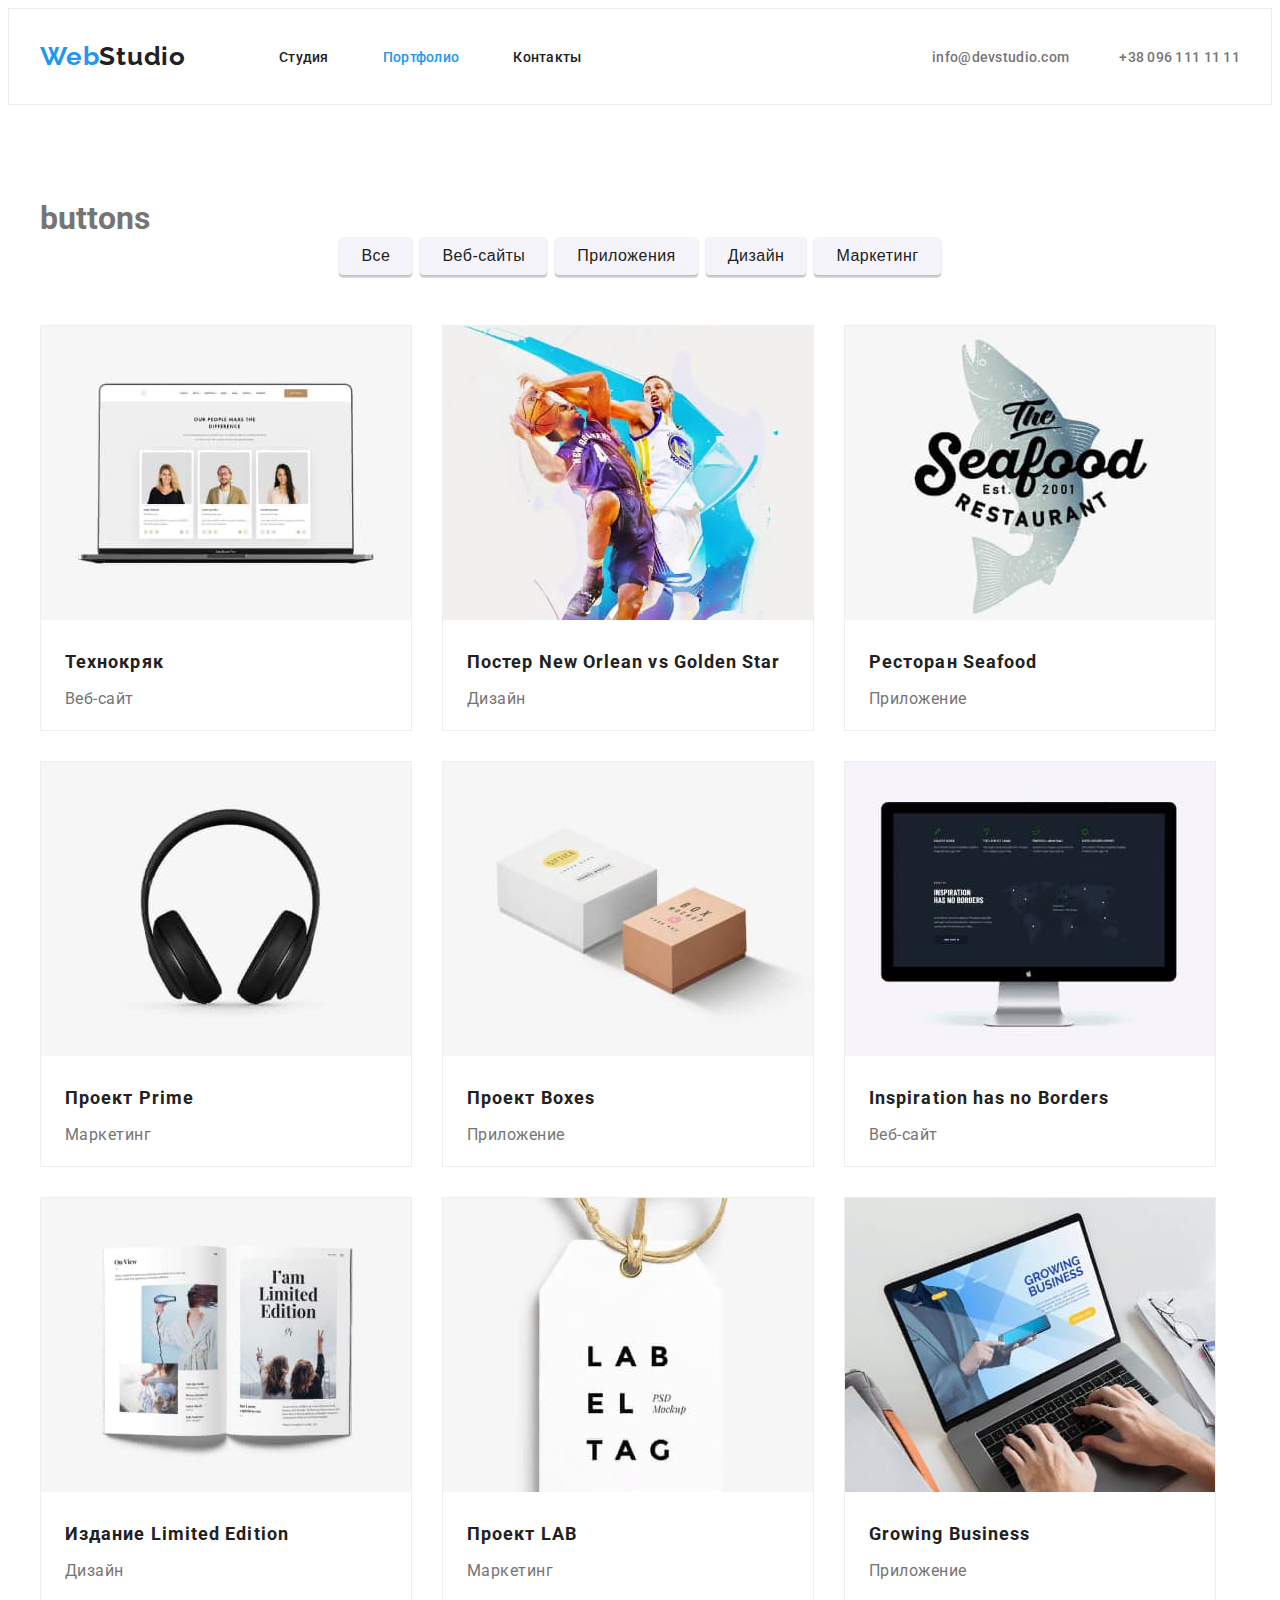
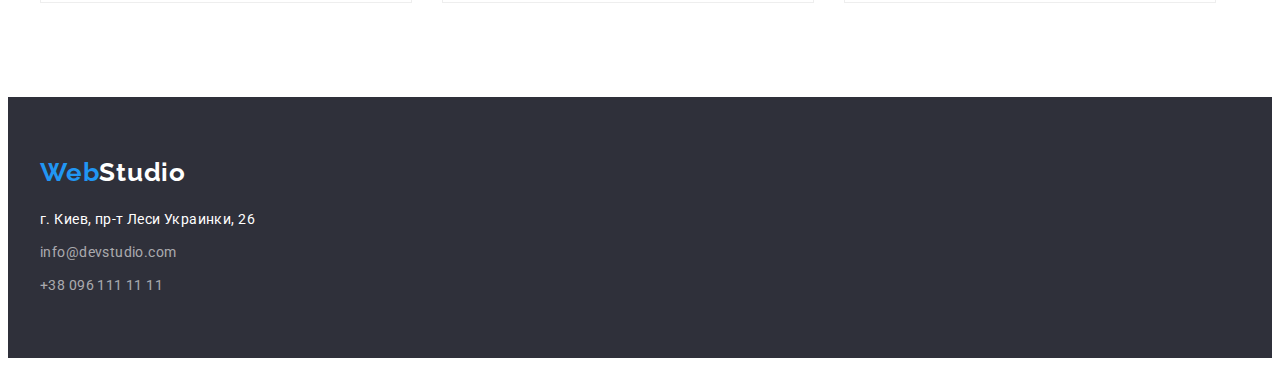
==== commit 4d1816f4: "1" ====
--- a/portfolio.html
+++ b/portfolio.html
@@ -81,8 +81,10 @@
           <ul class="product-list">
             <li class="product-item">
               <img src="./images/img/noutbuk.jpg" alt="noutbuk" width="370" />
-              <h2 class="product-name">Технокряк</h2>
-              <p class="product-link">Веб-сайт</p>
+              <div class="product">
+                <h2 class="product-name">Технокряк</h2>
+                <p class="product-link">Веб-сайт</p>
+              </div>
             </li>
             <li class="product-item">
               <img
@@ -90,13 +92,17 @@
                 alt="basketbol"
                 width="370"
               />
-              <h2 class="product-name">Постер New Orlean vs Golden Star</h2>
-              <p class="product-link">Дизайн</p>
+              <div class="product">
+                <h2 class="product-name">Постер New Orlean vs Golden Star</h2>
+                <p class="product-link">Дизайн</p>
+              </div>
             </li>
             <li class="product-item">
               <img src="./images/img/restoran.jpg" alt="restoran" width="370" />
-              <h2 class="product-name">Ресторан Seafood</h2>
-              <p class="product-link">Приложение</p>
+              <div class="product">
+                <h2 class="product-name">Ресторан Seafood</h2>
+                <p class="product-link">Приложение</p>
+              </div>
             </li>
             <li class="product-item">
               <img
@@ -104,28 +110,38 @@
                 alt="naushniki"
                 width="370"
               />
-              <h2 class="product-name">Проект Prime</h2>
-              <p class="product-link">Маркетинг</p>
+              <div class="product">
+                <h2 class="product-name">Проект Prime</h2>
+                <p class="product-link">Маркетинг</p>
+              </div>
             </li>
             <li class="product-item">
               <img src="./images/img/korobki.jpg" alt="korobki" width="370" />
-              <h2 class="product-name">Проект Boxes</h2>
-              <p class="product-link">Приложение</p>
+              <div class="product">
+                <h2 class="product-name">Проект Boxes</h2>
+                <p class="product-link">Приложение</p>
+              </div>
             </li>
             <li class="product-item">
               <img src="./images/img/monitor.jpg" alt="monitor" width="370" />
-              <h2 class="product-name">Inspiration has no Borders</h2>
-              <p class="product-link">Веб-сайт</p>
+              <div class="product">
+                <h2 class="product-name">Inspiration has no Borders</h2>
+                <p class="product-link">Веб-сайт</p>
+              </div>
             </li>
             <li class="product-item">
               <img src="./images/img/gazeta.jpg" alt="gazeta" width="370" />
-              <h2 class="product-name">Издание Limited Edition</h2>
-              <p class="product-link">Дизайн</p>
+              <div class="product">
+                <h2 class="product-name">Издание Limited Edition</h2>
+                <p class="product-link">Дизайн</p>
+              </div>
             </li>
             <li class="product-item">
               <img src="./images/img/birka.jpg" alt="birka" width="370" />
-              <h2 class="product-name">Проект LAB</h2>
-              <p class="product-link">Маркетинг</p>
+              <div class="product">
+                <h2 class="product-name">Проект LAB</h2>
+                <p class="product-link">Маркетинг</p>
+              </div>
             </li>
             <li class="product-item">
               <img
@@ -133,8 +149,10 @@
                 alt="noutbukruki"
                 width="370"
               />
-              <h2 class="product-name">Growing Business</h2>
-              <p class="product-link">Приложение</p>
+              <div class="product">
+                <h2 class="product-name">Growing Business</h2>
+                <p class="product-link">Приложение</p>
+              </div>
             </li>
           </ul>
         </div>
--- a/css/styles.css
+++ b/css/styles.css
@@ -337,10 +337,11 @@
 }
 /*--✌️ПЕРЕЧЕНЬ продукта Страницы🤞--*/
 .product-name {
-  font-weight: bold;
+  font-weight: 700;
   font-size: 18px;
   line-height: 2;
   letter-spacing: 0.06em;
+  margin-bottom: 4px;
 }
 .product-link {
   font-size: 16px;
@@ -351,13 +352,21 @@
   display: flex;
   flex-wrap: wrap;
   padding: 0;
-  margin-bottom: -30px;
-  margin-right: -30px;
 }
 .product-item {
+  width: 370px;
+  height: 404px;
   background: var(--цвет-фона);
   border: 1px solid #eeeeee;
   margin-bottom: 30px;
   margin-right: 30px;
-  flex-basis: calc((100% / 3-30px));
-}
+}
+.product-item:nth-child(3n) {
+  margin-right: 0px;
+}
+.product-item:nth-last-child(-n + 3) {
+  margin-bottom: 0px;
+}
+.product {
+  margin: 20px 24px;
+}
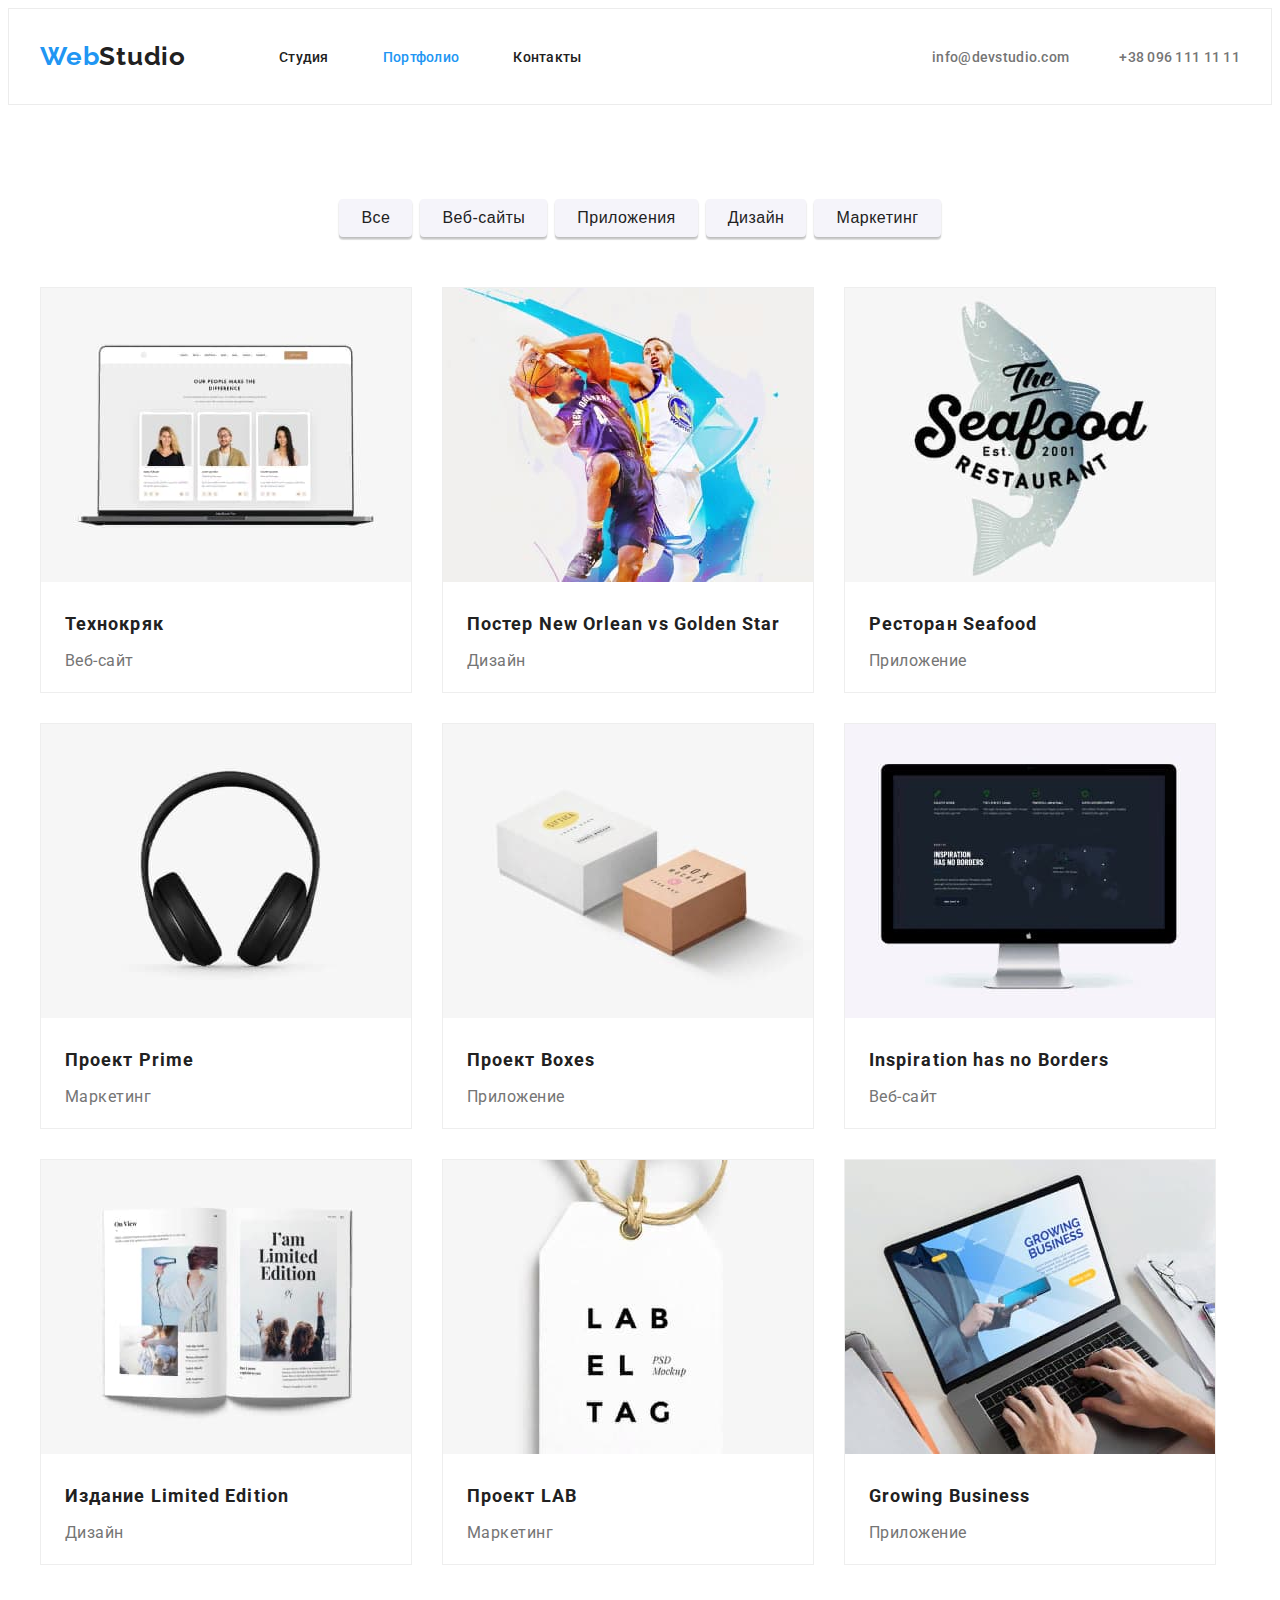
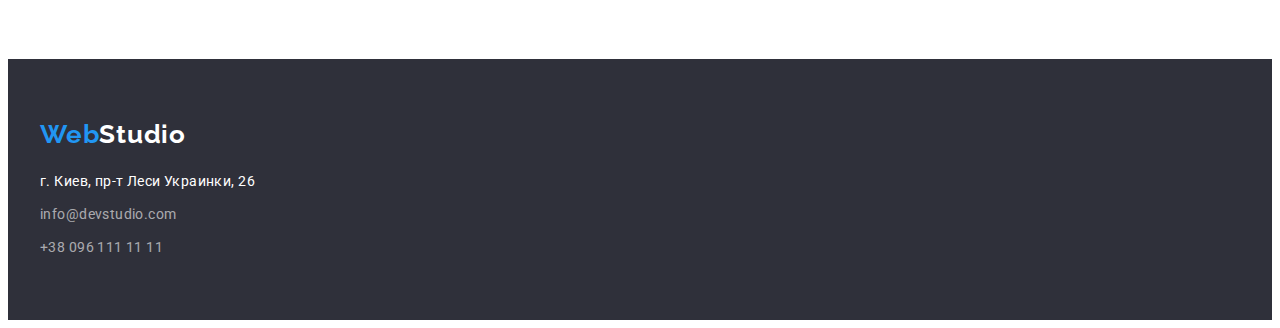
==== commit bc954c1f: "1" ====
--- a/portfolio.html
+++ b/portfolio.html
@@ -58,7 +58,7 @@
       <!--✌️Кнопки Страницы🤞-->
       <section class="buttons-products">
         <div class="conteiner">
-          <h1 class="is hidden">buttons</h1>
+          <h1 class="is-hidden">buttons</h1>
           <ul class="button-list">
             <li class="button-item">
               <button type="button" class="buttons">Все</button>
@@ -80,79 +80,101 @@
 
           <ul class="product-list">
             <li class="product-item">
-              <img src="./images/img/noutbuk.jpg" alt="noutbuk" width="370" />
-              <div class="product">
-                <h2 class="product-name">Технокряк</h2>
-                <p class="product-link">Веб-сайт</p>
-              </div>
-            </li>
-            <li class="product-item">
-              <img
-                src="./images/img/basketbol.jpg"
-                alt="basketbol"
-                width="370"
-              />
-              <div class="product">
-                <h2 class="product-name">Постер New Orlean vs Golden Star</h2>
-                <p class="product-link">Дизайн</p>
-              </div>
-            </li>
-            <li class="product-item">
-              <img src="./images/img/restoran.jpg" alt="restoran" width="370" />
-              <div class="product">
-                <h2 class="product-name">Ресторан Seafood</h2>
-                <p class="product-link">Приложение</p>
-              </div>
-            </li>
-            <li class="product-item">
-              <img
-                src="./images/img/naushniki.jpg"
-                alt="naushniki"
-                width="370"
-              />
-              <div class="product">
-                <h2 class="product-name">Проект Prime</h2>
-                <p class="product-link">Маркетинг</p>
-              </div>
-            </li>
-            <li class="product-item">
-              <img src="./images/img/korobki.jpg" alt="korobki" width="370" />
-              <div class="product">
-                <h2 class="product-name">Проект Boxes</h2>
-                <p class="product-link">Приложение</p>
-              </div>
-            </li>
-            <li class="product-item">
-              <img src="./images/img/monitor.jpg" alt="monitor" width="370" />
-              <div class="product">
-                <h2 class="product-name">Inspiration has no Borders</h2>
-                <p class="product-link">Веб-сайт</p>
-              </div>
-            </li>
-            <li class="product-item">
-              <img src="./images/img/gazeta.jpg" alt="gazeta" width="370" />
-              <div class="product">
-                <h2 class="product-name">Издание Limited Edition</h2>
-                <p class="product-link">Дизайн</p>
-              </div>
-            </li>
-            <li class="product-item">
-              <img src="./images/img/birka.jpg" alt="birka" width="370" />
-              <div class="product">
-                <h2 class="product-name">Проект LAB</h2>
-                <p class="product-link">Маркетинг</p>
-              </div>
-            </li>
-            <li class="product-item">
-              <img
-                src="./images/img/noutbukruki.jpg"
-                alt="noutbukruki"
-                width="370"
-              />
-              <div class="product">
-                <h2 class="product-name">Growing Business</h2>
-                <p class="product-link">Приложение</p>
-              </div>
+              <a href="">
+                <img src="./images/img/noutbuk.jpg" alt="noutbuk" width="370" />
+                <div class="product">
+                  <h2 class="product-name">Технокряк</h2>
+                  <p class="product-text">Веб-сайт</p>
+                </div>
+              </a>
+            </li>
+            <li class="product-item">
+              <a href="">
+                <img
+                  src="./images/img/basketbol.jpg"
+                  alt="basketbol"
+                  width="370"
+                />
+                <div class="product">
+                  <h2 class="product-name">Постер New Orlean vs Golden Star</h2>
+                  <p class="product-text">Дизайн</p>
+                </div>
+              </a>
+            </li>
+            <li class="product-item">
+              <a href="">
+                <img
+                  src="./images/img/restoran.jpg"
+                  alt="restoran"
+                  width="370"
+                />
+                <div class="product">
+                  <h2 class="product-name">Ресторан Seafood</h2>
+                  <p class="product-text">Приложение</p>
+                </div>
+              </a>
+            </li>
+            <li class="product-item">
+              <a href="">
+                <img
+                  src="./images/img/naushniki.jpg"
+                  alt="naushniki"
+                  width="370"
+                />
+                <div class="product">
+                  <h2 class="product-name">Проект Prime</h2>
+                  <p class="product-text">Маркетинг</p>
+                </div>
+              </a>
+            </li>
+            <li class="product-item">
+              <a href="">
+                <img src="./images/img/korobki.jpg" alt="korobki" width="370" />
+                <div class="product">
+                  <h2 class="product-name">Проект Boxes</h2>
+                  <p class="product-text">Приложение</p>
+                </div>
+              </a>
+            </li>
+            <li class="product-item">
+              <a href="">
+                <img src="./images/img/monitor.jpg" alt="monitor" width="370" />
+                <div class="product">
+                  <h2 class="product-name">Inspiration has no Borders</h2>
+                  <p class="product-text">Веб-сайт</p>
+                </div>
+              </a>
+            </li>
+            <li class="product-item">
+              <a href="">
+                <img src="./images/img/gazeta.jpg" alt="gazeta" width="370" />
+                <div class="product">
+                  <h2 class="product-name">Издание Limited Edition</h2>
+                  <p class="product-text">Дизайн</p>
+                </div>
+              </a>
+            </li>
+            <li class="product-item">
+              <a href="">
+                <img src="./images/img/birka.jpg" alt="birka" width="370" />
+                <div class="product">
+                  <h2 class="product-name">Проект LAB</h2>
+                  <p class="product-text">Маркетинг</p>
+                </div>
+              </a>
+            </li>
+            <li class="product-item">
+              <a href="">
+                <img
+                  src="./images/img/noutbukruki.jpg"
+                  alt="noutbukruki"
+                  width="370"
+                />
+                <div class="product">
+                  <h2 class="product-name">Growing Business</h2>
+                  <p class="product-text">Приложение</p>
+                </div>
+              </a>
             </li>
           </ul>
         </div>
--- a/css/styles.css
+++ b/css/styles.css
@@ -159,8 +159,15 @@
 }
 /*--✌️Характеристики Страницы🤞---*/
 .is-hidden {
-  text-align: center;
-  margin-bottom: 30px;
+  position: absolute;
+  width: 1px;
+  height: 1px;
+  margin: -1px;
+  padding: 0;
+  overflow: hidden;
+  border: 0;
+  clip: rect(0 0 0 0);
+  text-align: center;
 }
 .Specifications {
   padding-bottom: 94px;
@@ -343,10 +350,11 @@
   letter-spacing: 0.06em;
   margin-bottom: 4px;
 }
-.product-link {
+.product-text {
   font-size: 16px;
   line-height: 1.87;
   letter-spacing: 0.03em;
+  color: var(--основной-цвет);
 }
 .product-list {
   display: flex;
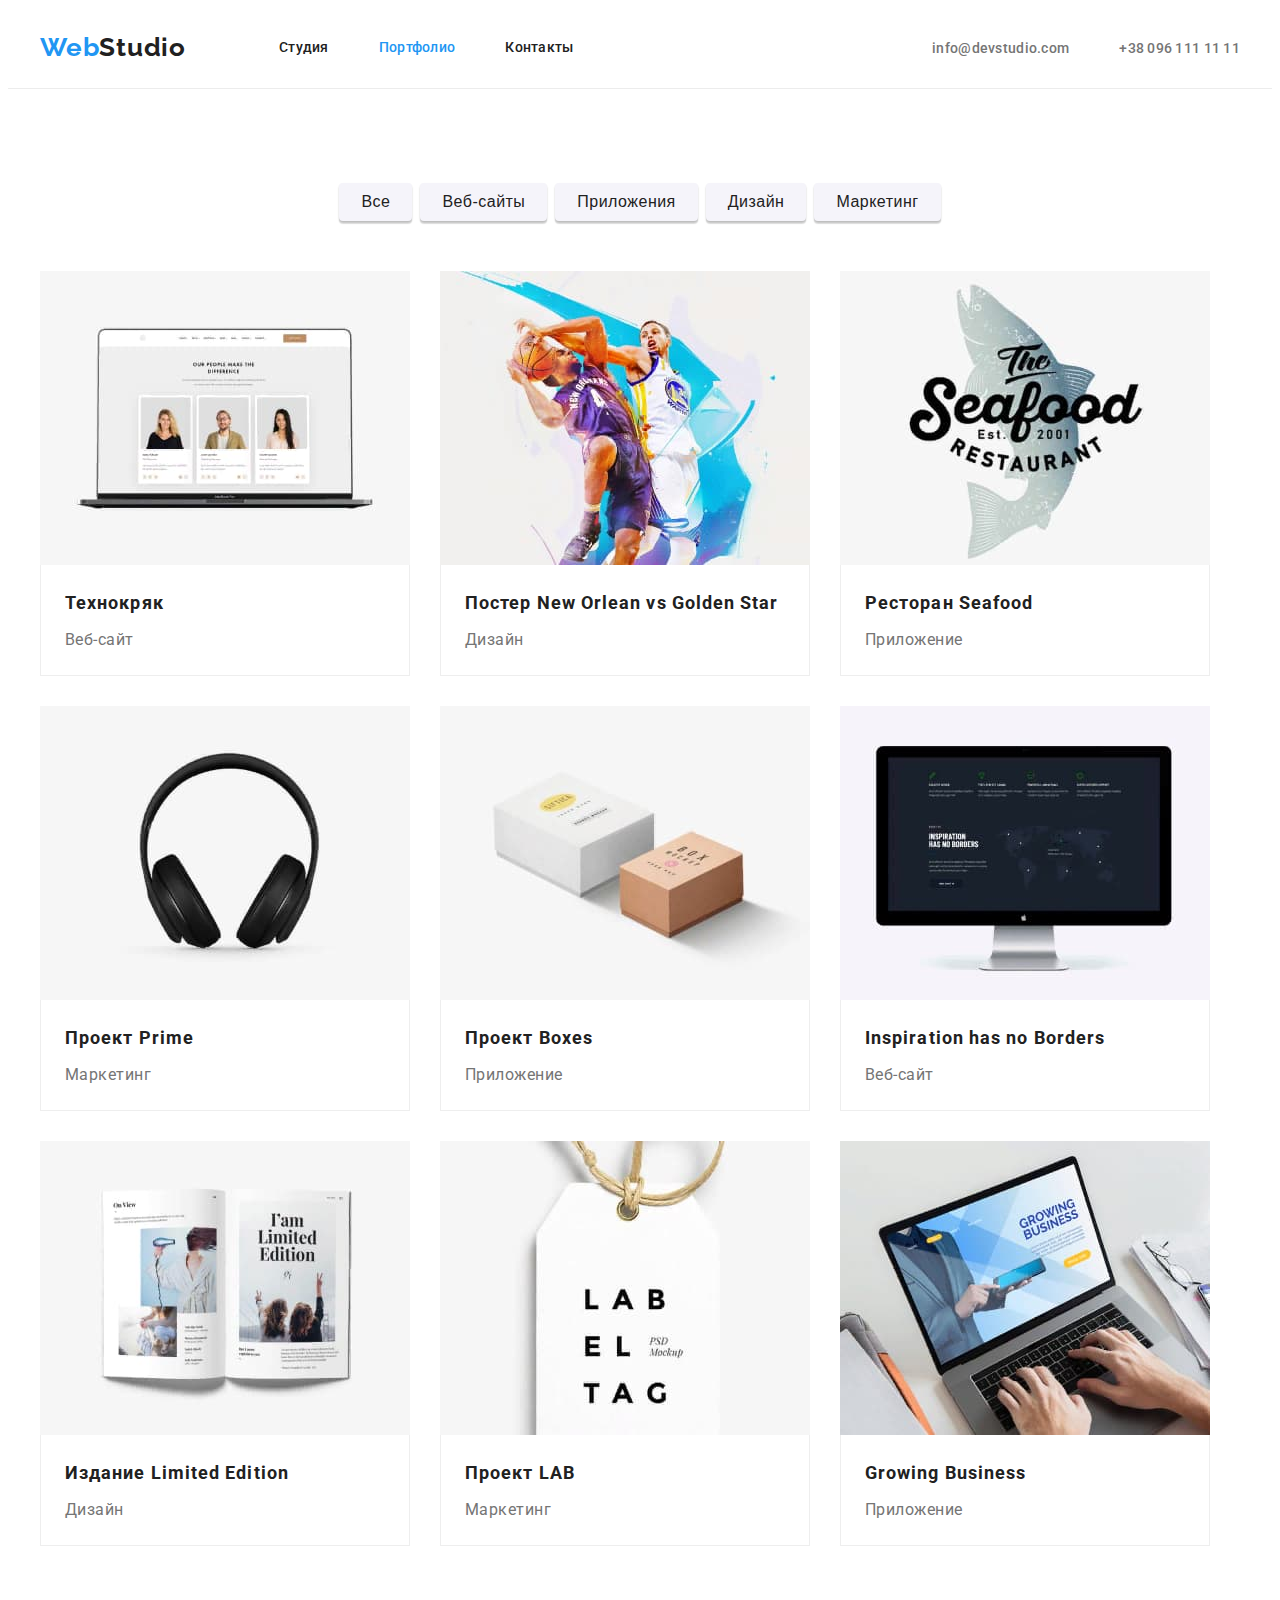
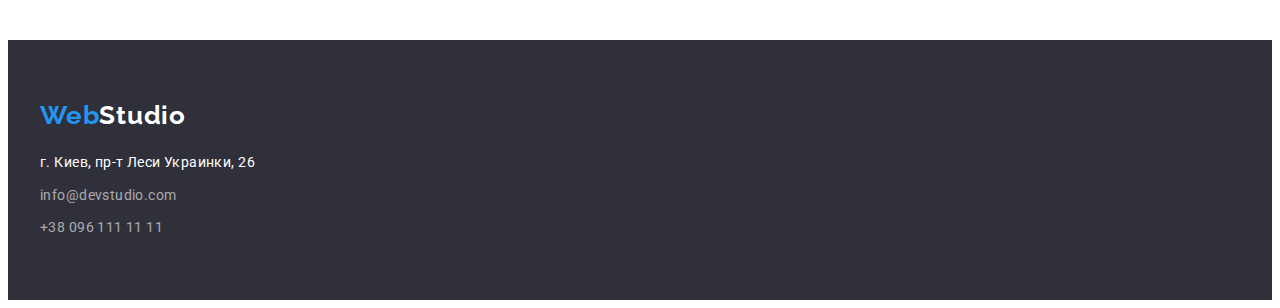
==== commit da279cd4: "1" ====
--- a/portfolio.html
+++ b/portfolio.html
@@ -23,35 +23,32 @@
   <body>
     <!--✌️Шапка Страницы🤞-->
     <header class="main-header">
-      <div class="conteiner">
-        <div class="page-header">
-          <nav class="main-nav">
-            <a href="" class="logo"><span>Web</span>Studio</a>
-            <ul class="nav-list">
-              <li class="nav-item">
-                <a href="./index.html" class="nav-link">Студия</a>
-              </li>
-              <li class="nav-item">
-                <a href="./portfolio.html" class="nav-link"
-                  ><span>Портфолио</span></a
-                >
-              </li>
-              <li class="nav-item"><a href="" class="nav-link">Контакты</a></li>
-            </ul>
-          </nav>
-          <ul class="nav-list-contacts">
-            <li class="nav-contacts">
-              <a href="mailto:info@devstudio.com" class="contacts"
-                >info@devstudio.com</a
+      <div class="conteiner page-header">
+        <a href="" class="logo"><span>Web</span>Studio</a>
+        <nav class="main-nav">
+          <ul class="nav-list">
+            <li class="nav-item">
+              <a href="./index.html" class="nav-link">Студия</a>
+            </li>
+            <li class="nav-item">
+              <a href="./portfolio.html" class="nav-link"
+                ><span>Портфолио</span></a
               >
             </li>
-            <li class="nav-contacts">
-              <a href="tell:+380961111111" class="contacts"
-                >+38 096 111 11 11</a
-              >
-            </li>
-          </ul>
-        </div>
+            <li class="nav-item"><a href="" class="nav-link">Контакты</a></li>
+          </ul>
+        </nav>
+
+        <ul class="nav-list-contacts">
+          <li class="nav-contacts">
+            <a href="mailto:info@devstudio.com" class="contacts"
+              >info@devstudio.com</a
+            >
+          </li>
+          <li class="nav-contacts">
+            <a href="tell:+380961111111" class="contacts">+38 096 111 11 11</a>
+          </li>
+        </ul>
       </div>
     </header>
     <main>
@@ -183,24 +180,22 @@
     <!--✌️Нижняя часть страницы🤞-->
     <footer class="footer-page">
       <div class="conteiner">
-        <div class="main-footer">
-          <a href="" class="logo2">Web<span>Studio</span></a>
-          <address>
-            <p class="footer-text">г. Киев, пр-т Леси Украинки, 26</p>
-            <ul class="footer-contacts">
-              <li class="footer-item">
-                <a href="mailto:info@devstudio.com" class="footer-contacts"
-                  >info@devstudio.com</a
-                >
-              </li>
-              <li class="footer-item">
-                <a href="tell:+380961111111" class="footer-contacts"
-                  >+38 096 111 11 11</a
-                >
-              </li>
-            </ul>
-          </address>
-        </div>
+        <a href="" class="logo2">Web<span>Studio</span></a>
+        <address>
+          <p class="footer-text">г. Киев, пр-т Леси Украинки, 26</p>
+          <ul class="footer-contacts">
+            <li class="footer-item">
+              <a href="mailto:info@devstudio.com" class="footer-contacts"
+                >info@devstudio.com</a
+              >
+            </li>
+            <li class="footer-item">
+              <a href="tell:+380961111111" class="footer-contacts"
+                >+38 096 111 11 11</a
+              >
+            </li>
+          </ul>
+        </address>
       </div>
     </footer>
   </body>
--- a/css/styles.css
+++ b/css/styles.css
@@ -34,6 +34,9 @@
   list-style: none;
   padding: 0;
 }
+img {
+  display: block;
+}
 .conteiner {
   width: 1200px;
   margin-left: auto;
@@ -43,39 +46,41 @@
 }
 /*--✌️Шапка Страницы🤞--*/
 .main-header {
-  border: 1px solid #ececec;
+  border-bottom: 1px solid #ececec;
 }
 .page-header {
+  display: flex;
+  align-items: center;
+}
+
+/*-------✌️LOGO🤞------*/
+.logo {
+  font-style: normal;
+  font-family: Raleway;
+  font-weight: 700;
+  font-size: 26px;
+  line-height: 1.2;
+  letter-spacing: 0.03em;
+  color: var(--цвет-текста);
+  margin-right: 93px;
+}
+.logo > span {
+  color: var(--цвет-фокуса);
+}
+/*-----✌️нав список🤞---*/
+.nav-list {
+  display: flex;
+}
+
+.nav-item:not(:last-child) {
+  margin-right: 50px;
+}
+.main-nav {
+  align-items: center;
+}
+.nav-link {
   padding-bottom: 32px;
   padding-top: 32px;
-  display: flex;
-}
-/*-------✌️LOGO🤞------*/
-.logo {
-  font-style: normal;
-  font-family: Raleway;
-  font-weight: 700;
-  font-size: 26px;
-  line-height: 1.2;
-  letter-spacing: 0.03em;
-  color: var(--цвет-текста);
-  margin-right: 93px;
-}
-.logo > span {
-  color: var(--цвет-фокуса);
-}
-/*-----✌️нав список🤞---*/
-.nav-item {
-  display: inline-block;
-}
-.nav-item:not(:last-child) {
-  margin-right: 50px;
-}
-.main-nav {
-  display: flex;
-  align-items: center;
-}
-.nav-link {
   display: inline-block;
   font-style: normal;
   font-weight: 500;
@@ -95,7 +100,6 @@
 .nav-list-contacts {
   display: flex;
   margin-left: auto;
-  align-items: center;
 }
 .nav-contacts:not(:last-child) {
   margin-right: 50px;
@@ -114,42 +118,41 @@
 }
 /*----✌️Герой Страницы🤞-----*/
 .section-hero {
-  max-width: 1600px;
-  background-color: var(--цвет-футер-фон);
-}
-.hero {
   padding-top: 200px;
   padding-bottom: 200px;
   text-align: center;
-}
+  background-color: var(--цвет-футер-фон);
+}
+
 .title {
+  max-width: 696px;
   font-style: normal;
   font-weight: 900;
   font-size: 44px;
   line-height: 1.4;
-  text-align: center;
   letter-spacing: 0.06em;
   text-transform: uppercase;
   color: var(--цвет-фона);
   margin-bottom: 30px;
+  margin-left: auto;
+  margin-right: auto;
 }
 
 .button {
   display: inline-block;
-  font-weight: 700;
-  font-size: 16px;
-  line-height: 1.87;
-  align-items: center;
-  text-align: center;
-  letter-spacing: 0.06em;
-  padding: 10px 32px;
   box-shadow: 0px 4px 4px rgba(0, 0, 0, 0.15);
   border-radius: 4px;
   border-style: none;
-}
-
+  background-color: var(--цвет-фокуса);
+}
 .main-btn {
-  background-color: var(--цвет-фокуса);
+  font-weight: 700;
+  font-size: 16px;
+  line-height: 1.87;
+  align-items: center;
+  text-align: center;
+  letter-spacing: 0.06em;
+  padding: 10px 32px;
   color: var(--цвет-фона);
 }
 .button:hover,
@@ -170,11 +173,13 @@
   text-align: center;
 }
 .Specifications {
-  padding-bottom: 94px;
   padding-top: 94px;
 }
 .Specifications-list {
   display: flex;
+}
+.Specifications-item {
+  width: 270px;
 }
 .Specifications-item:not(:last-child) {
   margin-right: 30px;
@@ -230,7 +235,6 @@
 }
 .team-item {
   width: 270px;
-  height: 368px;
   box-shadow: 0px 1px 3px rgba(0, 0, 0, 0.12), 0px 1px 1px rgba(0, 0, 0, 0.14),
     0px 2px 1px rgba(0, 0, 0, 0.2);
   border-radius: 0px 0px 4px 4px;
@@ -255,8 +259,8 @@
 }
 
 .team-person {
-  margin-top: 30px;
-  margin-bottom: 30px;
+  padding-top: 30px;
+  padding-bottom: 30px;
 }
 /*---✌️Нижняя часть страницы🤞---*/
 /*--✌️Нижняя часть LOGO🤞---*/
@@ -277,7 +281,8 @@
   margin-bottom: 20px;
 }
 .footer-page {
-  max-width: 1600px;
+  padding-top: 60px;
+  padding-bottom: 60px;
   background-color: var(--цвет-футер-фон);
 }
 .footer-contacts {
@@ -300,10 +305,7 @@
   color: var(--цвет-фона);
   margin-bottom: 9px;
 }
-.main-footer {
-  padding-top: 60px;
-  padding-bottom: 60px;
-}
+
 .footer-item:not(:last-child) {
   margin-bottom: 9px;
 }
@@ -363,9 +365,7 @@
 }
 .product-item {
   width: 370px;
-  height: 404px;
   background: var(--цвет-фона);
-  border: 1px solid #eeeeee;
   margin-bottom: 30px;
   margin-right: 30px;
 }
@@ -376,5 +376,8 @@
   margin-bottom: 0px;
 }
 .product {
-  margin: 20px 24px;
-}
+  padding: 20px 24px;
+  border-bottom: 1px solid #eeeeee;
+  border-left: 1px solid #eeeeee;
+  border-right: 1px solid #eeeeee;
+}
